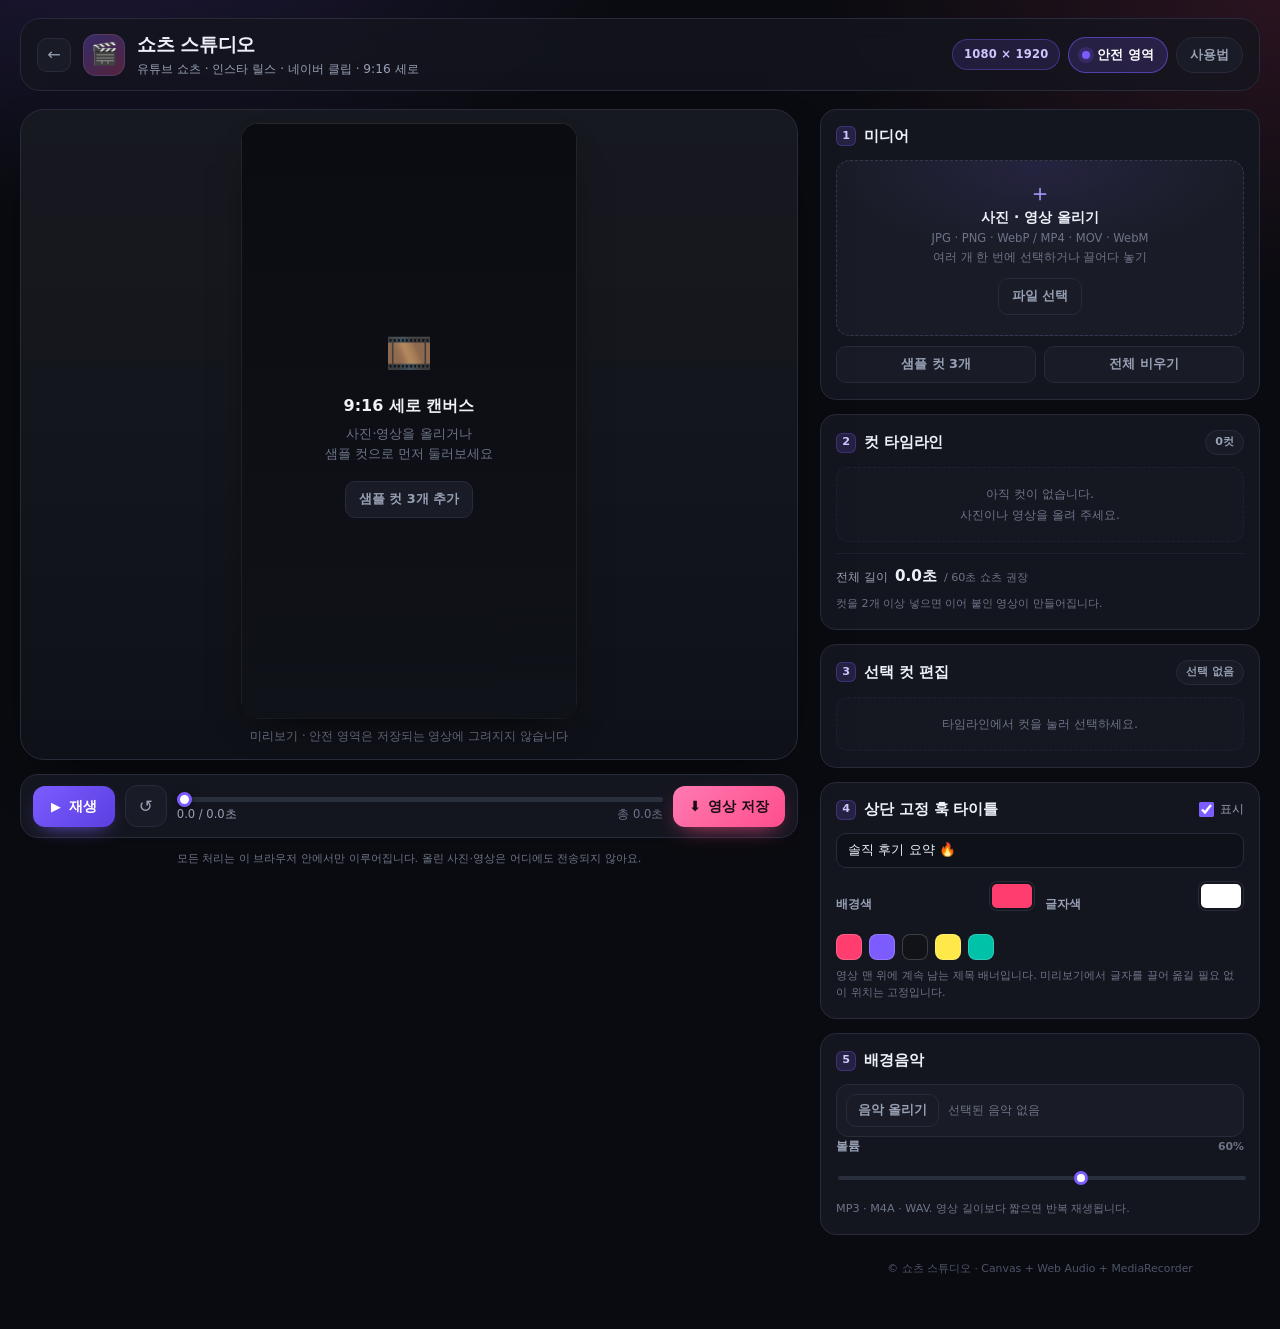
==== editor/index.html @ c79ddf81 "feat(editor): 쇼츠·릴스 9:16 웹 영상 편집기 추가 - 1080×1920 세로 캔버스, 안전 영역 가이드 토글(미리보기 전용) - 이미지/영상 컷 타임라인(순서 이동" ====
<!DOCTYPE html>
<html lang="ko">
<head>
<meta charset="utf-8">
<meta name="viewport" content="width=device-width, initial-scale=1, viewport-fit=cover">
<meta name="theme-color" content="#0b0d12">
<title>쇼츠 스튜디오 · 9:16 세로 영상 편집기</title>
<meta name="description" content="유튜브 쇼츠·인스타 릴스·네이버 클립용 9:16 세로 영상을 브라우저에서 바로 편집하고 저장하는 웹 편집기">
<link rel="icon" href="data:image/svg+xml,<svg xmlns='http://www.w3.org/2000/svg' viewBox='0 0 100 100'><text y='.9em' font-size='90'>🎬</text></svg>">
<link rel="stylesheet" href="editor.css">
<script>
/* 진단용: 페이지에서 발생한 오류를 모아 둔다(사용 화면에는 영향 없음). */
window.__errs = [];
(function () {
  var ce = console.error.bind(console);
  console.error = function () {
    try { window.__errs.push('console.error: ' + Array.prototype.join.call(arguments, ' ')); } catch (e) {}
    ce.apply(null, arguments);
  };
  window.addEventListener('error', function (e) {
    if (e && e.target && e.target !== window && (e.target.src || e.target.href)) {
      window.__errs.push('resource: ' + (e.target.src || e.target.href));
    } else if (e && e.message) {
      window.__errs.push('error: ' + e.message + ' @' + (e.filename || '') + ':' + (e.lineno || 0));
    }
  }, true);
  window.addEventListener('unhandledrejection', function (e) {
    var r = e && e.reason;
    window.__errs.push('unhandledrejection: ' + ((r && r.message) || r));
  });
})();
</script>
</head>
<body>
<div class="ed-shell">
  <header class="ed-top">
    <div class="ed-brand">
      <a class="ed-home" href="../" title="체험단 대시보드로 돌아가기" aria-label="체험단 대시보드로">←</a>
      <span class="ed-logo" aria-hidden="true">🎬</span>
      <div class="ed-titles">
        <h1>쇼츠 스튜디오</h1>
        <p>유튜브 쇼츠 · 인스타 릴스 · 네이버 클립 · 9:16 세로</p>
      </div>
    </div>
    <div class="ed-top-actions">
      <span class="ed-badge">1080 × 1920</span>
      <button class="ed-toggle on" id="safeBtn" type="button" aria-pressed="true">
        <span class="tg-dot" aria-hidden="true"></span>안전 영역
      </button>
      <button class="ed-toggle" id="helpBtn" type="button">사용법</button>
    </div>
  </header>

  <main class="ed-main">
    <!-- ============================ 미리보기 / 플레이어 ============================ -->
    <section class="ed-stage-col" aria-label="미리보기">
      <div class="ed-stage-shell">
        <div class="ed-stage" id="stage">
          <canvas id="canvas" width="1080" height="1920" aria-label="9대16 세로 영상 미리보기"></canvas>

          <div class="safe-layer" id="safeLayer" aria-hidden="true">
            <div class="safe-zone safe-top"><span>상단 · 채널명 / 검색</span></div>
            <div class="safe-zone safe-bottom"><span>하단 · 캡션 / 설명</span></div>
            <div class="safe-zone safe-right"><span>좋아요<br>댓글<br>공유</span></div>
          </div>

          <div class="stage-empty" id="stageEmpty">
            <div class="se-icon" aria-hidden="true">🎞️</div>
            <p class="se-title">9:16 세로 캔버스</p>
            <p class="se-sub">사진·영상을 올리거나<br>샘플 컷으로 먼저 둘러보세요</p>
            <button id="emptySampleBtn" class="ghost-btn" type="button">샘플 컷 3개 추가</button>
          </div>
        </div>
        <div class="stage-caption">
          <span id="stageHint">미리보기 · 안전 영역은 저장되는 영상에 그려지지 않습니다</span>
        </div>
      </div>

      <div class="ed-player">
        <button id="playBtn" class="play-btn" type="button" aria-label="재생">
          <span class="pb-icon" aria-hidden="true">▶</span><span class="pb-label">재생</span>
        </button>
        <button id="restartBtn" class="icon-btn-lg" type="button" title="처음부터" aria-label="처음부터 보기">↺</button>
        <div class="seek-wrap">
          <input type="range" id="seek" min="0" max="1000" step="1" value="0" aria-label="재생 위치">
          <div class="seek-meta">
            <span id="timeLabel">0.0 / 0.0초</span>
            <span id="totalLabel">총 0.0초</span>
          </div>
        </div>
        <button id="exportBtn" class="primary-btn" type="button">
          <span aria-hidden="true">⬇︎</span> 영상 저장
        </button>
      </div>

      <div class="export-card" id="exportCard" hidden>
        <div class="ex-head">
          <strong id="exTitle">영상 만드는 중…</strong>
          <span id="exPct">0%</span>
        </div>
        <div class="ex-bar"><i id="exBar"></i></div>
        <div class="ex-foot" id="exFoot">실시간으로 녹화합니다. 탭을 닫거나 다른 앱으로 전환하면 중단될 수 있어요.</div>
      </div>

      <p class="stage-note">
        모든 처리는 이 브라우저 안에서만 이루어집니다. 올린 사진·영상은 어디에도 전송되지 않아요.
      </p>
    </section>

    <!-- ============================ 편집 패널 ============================ -->
    <aside class="ed-panel-col">
      <section class="panel">
        <div class="panel-head"><h2><span class="num">1</span> 미디어</h2></div>
        <div class="drop-zone" id="dropZone">
          <input type="file" id="fileInput" accept="image/jpeg,image/png,image/webp,video/mp4,video/quicktime,video/webm" multiple hidden>
          <div class="dz-icon" aria-hidden="true">＋</div>
          <p><b>사진 · 영상 올리기</b></p>
          <p class="dz-sub">JPG · PNG · WebP / MP4 · MOV · WebM<br>여러 개 한 번에 선택하거나 끌어다 놓기</p>
          <button class="ghost-btn" id="pickBtn" type="button">파일 선택</button>
        </div>
        <div class="row-btns">
          <button class="ghost-btn" id="sampleBtn" type="button">샘플 컷 3개</button>
          <button class="ghost-btn" id="clearBtn" type="button">전체 비우기</button>
        </div>
      </section>

      <section class="panel">
        <div class="panel-head">
          <h2><span class="num">2</span> 컷 타임라인</h2>
          <span class="head-badge" id="cutCount">0컷</span>
        </div>
        <ul class="cut-list" id="cutList" aria-label="컷 목록"></ul>
        <div class="cut-empty" id="cutEmpty">아직 컷이 없습니다.<br>사진이나 영상을 올려 주세요.</div>
        <div class="length-row">
          <span>전체 길이</span>
          <strong id="lengthVal">0.0초</strong>
          <span class="length-cap" id="lengthCap">/ 60초 쇼츠 권장</span>
        </div>
        <p class="hint" id="lengthHint">컷을 2개 이상 넣으면 이어 붙인 영상이 만들어집니다.</p>
      </section>

      <section class="panel" id="cutPanel">
        <div class="panel-head">
          <h2><span class="num">3</span> 선택 컷 편집</h2>
          <span class="head-badge" id="selBadge">선택 없음</span>
        </div>

        <div class="cut-empty" id="formEmpty">타임라인에서 컷을 눌러 선택하세요.</div>

        <div id="cutForm" hidden>
          <div class="field">
            <label for="durNum">컷 길이</label>
            <div class="dur-row">
              <input type="range" id="durRange" min="0.5" max="10" step="0.1">
              <div class="num-wrap"><input type="number" id="durNum" min="0.5" max="30" step="0.1" inputmode="decimal"><span>초</span></div>
            </div>
          </div>

          <div class="field">
            <label for="motionSel">모션 효과 <small>Ken Burns</small></label>
            <select id="motionSel">
              <option value="none">없음 (정지)</option>
              <option value="in">천천히 줌인</option>
              <option value="out">천천히 줌아웃</option>
              <option value="pan">좌 → 우 패닝</option>
            </select>
          </div>

          <div class="field">
            <label>전환 효과</label>
            <div class="seg" id="transSeg" role="group" aria-label="전환 효과">
              <button type="button" data-v="cut" class="on">바로 컷</button>
              <button type="button" data-v="fade">부드러운 페이드 <small>0.4초</small></button>
            </div>
          </div>

          <div class="field">
            <label for="subText">컷 자막 <small>여러 줄 가능</small></label>
            <textarea id="subText" rows="3" maxlength="160" placeholder="예: 3만 원대인데 이 퀄리티?&#10;두 번째 줄도 넣을 수 있어요"></textarea>
          </div>

          <div class="field">
            <label>자막 위치</label>
            <div class="seg" id="posSeg" role="group" aria-label="자막 위치">
              <button type="button" data-v="top">상단</button>
              <button type="button" data-v="middle">중간</button>
              <button type="button" data-v="bottom">하단</button>
            </div>
            <p class="hint">상·하단은 플랫폼 UI를 피한 안전 영역 안쪽에 놓입니다.</p>
          </div>

          <div class="field">
            <label for="sizeRange">자막 크기 <small id="sizeVal">64px</small></label>
            <input type="range" id="sizeRange" min="32" max="120" step="2" value="64">
          </div>

          <div class="field">
            <label>자막 스타일</label>
            <div class="style-grid" id="styleGrid" role="group" aria-label="자막 스타일">
              <button type="button" data-v="outline"><span class="sw sw-outline">가나다</span><em>흰 글씨 + 검정 외곽선</em></button>
              <button type="button" data-v="box"><span class="sw sw-box">가나다</span><em>검정 반투명 박스</em></button>
              <button type="button" data-v="yellow"><span class="sw sw-yellow">가나다</span><em>노랑 강조 박스</em></button>
              <button type="button" data-v="pink"><span class="sw sw-pink">가나다</span><em>핑크 포인트</em></button>
            </div>
          </div>

          <button class="ghost-btn wide" id="applyAllBtn" type="button">이 스타일을 모든 컷에 적용</button>
        </div>
      </section>

      <section class="panel">
        <div class="panel-head">
          <h2><span class="num">4</span> 상단 고정 훅 타이틀</h2>
          <label class="mini-switch">
            <input type="checkbox" id="hookOn" checked>
            <span>표시</span>
          </label>
        </div>
        <div class="field">
          <input type="text" id="hookText" maxlength="40" placeholder="예: 솔직 후기 요약 🔥" value="솔직 후기 요약 🔥">
        </div>
        <div class="field two-col">
          <label class="color-field">배경색<input type="color" id="hookBg" value="#ff3d6e"></label>
          <label class="color-field">글자색<input type="color" id="hookColor" value="#ffffff"></label>
        </div>
        <div class="swatches" id="hookSwatches" aria-label="훅 색상 프리셋">
          <button type="button" data-bg="#ff3d6e" data-fg="#ffffff" style="--sw:#ff3d6e" aria-label="핑크"></button>
          <button type="button" data-bg="#7c5cff" data-fg="#ffffff" style="--sw:#7c5cff" aria-label="보라"></button>
          <button type="button" data-bg="#111318" data-fg="#ffe94a" style="--sw:#111318" aria-label="검정+노랑"></button>
          <button type="button" data-bg="#ffe94a" data-fg="#111318" style="--sw:#ffe94a" aria-label="노랑"></button>
          <button type="button" data-bg="#00c2a8" data-fg="#06231f" style="--sw:#00c2a8" aria-label="민트"></button>
        </div>
        <p class="hint">영상 맨 위에 계속 남는 제목 배너입니다. 미리보기에서 글자를 끌어 옮길 필요 없이 위치는 고정입니다.</p>
      </section>

      <section class="panel">
        <div class="panel-head"><h2><span class="num">5</span> 배경음악</h2></div>
        <div class="bgm-box">
          <input type="file" id="bgmInput" accept="audio/mpeg,audio/mp4,audio/x-m4a,audio/wav,audio/aac,audio/ogg" hidden>
          <button class="ghost-btn" id="bgmPickBtn" type="button">음악 올리기</button>
          <div class="bgm-name" id="bgmName">선택된 음악 없음</div>
          <button class="mini-x" id="bgmRemoveBtn" type="button" title="음악 지우기" aria-label="음악 지우기" hidden>✕</button>
        </div>
        <div class="field">
          <label for="bgmVol">볼륨 <small id="volVal">60%</small></label>
          <input type="range" id="bgmVol" min="0" max="100" step="1" value="60">
        </div>
        <p class="hint">MP3 · M4A · WAV. 영상 길이보다 짧으면 반복 재생됩니다.</p>
      </section>

      <footer class="ed-foot">
        <p>© 쇼츠 스튜디오 · Canvas + Web Audio + MediaRecorder</p>
      </footer>
    </aside>
  </main>
</div>

<div class="media-pool" id="mediaPool" aria-hidden="true"></div>
<audio id="bgmAudio" loop preload="auto"></audio>
<div class="toast" id="toast" role="status" aria-live="polite"></div>

<div class="modal" id="helpModal" hidden>
  <div class="modal-card" role="dialog" aria-modal="true" aria-labelledby="helpTitle">
    <button class="modal-x" id="helpClose" type="button" aria-label="닫기">✕</button>
    <h2 id="helpTitle">사용법</h2>
    <ol>
      <li><b>미디어</b>에 사진(JPG·PNG·WebP)이나 짧은 영상(MP4·MOV·WebM)을 올립니다. 여러 개를 한 번에 올려도 됩니다.</li>
      <li><b>컷 타임라인</b>에서 ↑↓로 순서를 바꾸고, 복제·삭제할 수 있어요. 컷을 누르면 아래에서 편집합니다.</li>
      <li>컷 길이(기본 2.5초), 모션, 전환, 자막 위치·크기·스타일을 정합니다. <b>상단 훅 타이틀</b>은 영상 내내 위에 남습니다.</li>
      <li><b>안전 영역</b>을 켜면 플랫폼 UI가 가리는 곳이 점선으로 보입니다. 이 선은 저장된 영상에는 그려지지 않습니다.</li>
      <li>배경음악을 올리고 볼륨을 맞춘 뒤 <b>영상 저장</b>을 누르면 MP4(지원 시) 또는 WebM으로 내려받습니다. 길이만큼 실시간으로 녹화되니 탭을 유지해 주세요.</li>
    </ol>
    <p class="modal-note">안전 영역 기준 — 상단 10%: 채널명·검색 / 하단 22%: 캡션·설명 / 우측 22%: 좋아요·댓글·공유 버튼</p>
  </div>
</div>

<script src="editor.js"></script>
</body>
</html>
---- editor/editor.css ----
/* ==========================================================================
   쇼츠 스튜디오 · 9:16 세로 영상 편집기
   ========================================================================== */
:root{
  --bg:#0a0b10;
  --bg-2:#0f1118;
  --panel:#14161f;
  --panel-2:#191c26;
  --line:#272b3a;
  --line-soft:#1e222e;
  --text:#eef1f8;
  --muted:#98a0b4;
  --muted-2:#6d7488;
  --accent:#7c5cff;
  --accent-2:#ff4d8d;
  --ok:#33d69f;
  --warn:#ffc046;
  --radius:16px;
  --font:"Pretendard","Apple SD Gothic Neo","Malgun Gothic","Noto Sans KR",system-ui,-apple-system,"Segoe UI",Roboto,sans-serif;
}
*,*::before,*::after{box-sizing:border-box}
[hidden]{display:none !important}
html,body{margin:0;padding:0}
html{-webkit-text-size-adjust:100%}
body{
  min-height:100vh;
  font-family:var(--font);
  color:var(--text);
  background:
    radial-gradient(900px 520px at 8% -8%, rgba(124,92,255,.18), transparent 62%),
    radial-gradient(760px 480px at 100% 0%, rgba(255,77,141,.13), transparent 60%),
    var(--bg);
  line-height:1.5;
  -webkit-font-smoothing:antialiased;
}
button,input,select,textarea{font-family:inherit;font-size:inherit;color:inherit}
button{cursor:pointer}
:focus-visible{outline:2px solid var(--accent);outline-offset:2px}

.ed-shell{max-width:1420px;margin:0 auto;padding:18px 20px 40px}

/* ---------------------------------------------------------------- 상단 바 */
.ed-top{
  display:flex;align-items:center;justify-content:space-between;gap:16px;flex-wrap:wrap;
  padding:12px 16px;margin-bottom:18px;
  background:rgba(20,22,31,.75);
  border:1px solid var(--line);
  border-radius:20px;
  backdrop-filter:blur(12px);
}
.ed-brand{display:flex;align-items:center;gap:12px;min-width:0}
.ed-home{
  width:34px;height:34px;flex:none;display:grid;place-items:center;
  border-radius:10px;border:1px solid var(--line);background:var(--panel-2);
  color:var(--muted);text-decoration:none;font-size:1rem;transition:.15s;
}
.ed-home:hover{color:var(--text);border-color:var(--accent)}
.ed-logo{
  width:42px;height:42px;flex:none;display:grid;place-items:center;font-size:1.35rem;
  border-radius:13px;
  background:linear-gradient(145deg,rgba(124,92,255,.32),rgba(255,77,141,.28));
  border:1px solid rgba(255,255,255,.09);
}
.ed-titles{min-width:0}
.ed-titles h1{margin:0;font-size:1.16rem;font-weight:800;letter-spacing:-.02em;white-space:nowrap}
.ed-titles p{margin:1px 0 0;font-size:.76rem;color:var(--muted);white-space:nowrap;overflow:hidden;text-overflow:ellipsis}
.ed-top-actions{display:flex;align-items:center;gap:8px;flex-wrap:wrap}
.ed-badge{
  padding:6px 11px;border-radius:999px;font-size:.72rem;font-weight:700;letter-spacing:.02em;
  color:#cfc6ff;background:rgba(124,92,255,.14);border:1px solid rgba(124,92,255,.35);
  font-variant-numeric:tabular-nums;
}
.ed-toggle{
  display:inline-flex;align-items:center;gap:7px;
  padding:8px 13px;border-radius:999px;font-size:.82rem;font-weight:600;
  color:var(--muted);background:var(--panel-2);border:1px solid var(--line);transition:.15s;
}
.ed-toggle:hover{color:var(--text);border-color:#3a3f52}
.ed-toggle.on{color:#fff;background:rgba(124,92,255,.18);border-color:rgba(124,92,255,.55)}
.tg-dot{width:8px;height:8px;border-radius:50%;background:var(--muted-2);transition:.15s}
.ed-toggle.on .tg-dot{background:var(--accent);box-shadow:0 0 0 4px rgba(124,92,255,.18)}

/* ---------------------------------------------------------------- 레이아웃 */
.ed-main{display:grid;grid-template-columns:minmax(0,1fr) minmax(380px,440px);gap:22px;align-items:start}
@media (max-width:1060px){
  .ed-main{grid-template-columns:1fr}
  .ed-panel-col{order:2}
}

/* ---------------------------------------------------------------- 스테이지 */
.ed-stage-col{position:sticky;top:16px}
@media (max-width:1060px){.ed-stage-col{position:static}}
.ed-stage-shell{
  padding:14px;border-radius:24px;
  background:linear-gradient(180deg,rgba(255,255,255,.035),rgba(255,255,255,0)) ,var(--bg-2);
  border:1px solid var(--line);
  box-shadow:0 24px 60px -30px rgba(0,0,0,.9);
}
.ed-stage{
  position:relative;margin:0 auto;
  height:min(66vh,660px);aspect-ratio:9/16;width:auto;max-width:100%;
  background:#000;border-radius:16px;overflow:hidden;
  box-shadow:0 0 0 1px rgba(255,255,255,.06), 0 18px 40px -22px #000;
}
@media (max-width:1060px){.ed-stage{height:min(62vh,560px)}}
@media (max-width:520px){.ed-stage{height:auto;width:100%;aspect-ratio:9/16}}
#canvas{display:block;width:100%;height:100%;background:#08090d}

/* 안전 영역 (미리보기 전용 오버레이) */
.safe-layer{position:absolute;inset:0;pointer-events:none;transition:opacity .18s}
.safe-layer.off{opacity:0}
.safe-zone{
  position:absolute;border:1.5px dashed rgba(255,255,255,.42);
  border-radius:8px;background:rgba(255,255,255,.035);
}
.safe-zone span{
  position:absolute;font-size:9px;line-height:1.3;font-weight:600;letter-spacing:.01em;
  color:rgba(255,255,255,.78);background:rgba(8,9,13,.55);
  padding:2px 4px;border-radius:4px;white-space:nowrap;
}
.safe-top{left:6%;right:6%;top:0;height:10%;border-top:0;border-radius:0 0 8px 8px}
.safe-top span{left:50%;transform:translateX(-50%);bottom:4px}
.safe-bottom{left:6%;right:6%;bottom:0;height:22%;border-bottom:0;border-radius:8px 8px 0 0}
.safe-bottom span{left:50%;transform:translateX(-50%);top:4px}
.safe-right{right:0;top:25%;width:22%;height:60%;border-right:0;border-radius:8px 0 0 8px}
.safe-right span{right:4px;top:50%;transform:translateY(-50%);white-space:normal;text-align:center;width:calc(100% - 8px)}

.stage-empty{
  position:absolute;inset:0;display:flex;flex-direction:column;align-items:center;justify-content:center;
  gap:6px;text-align:center;color:var(--muted);padding:24px;
  background:linear-gradient(180deg,#0b0c12,#101219);transition:opacity .2s;
}
.stage-empty.gone{display:none}
.se-icon{font-size:2.4rem;opacity:.9}
.se-title{margin:6px 0 0;color:var(--text);font-weight:800;font-size:1rem}
.se-sub{margin:0 0 10px;font-size:.8rem;line-height:1.6;color:var(--muted-2)}
.stage-caption{display:flex;justify-content:center;margin-top:10px}
#stageHint{font-size:.72rem;color:var(--muted-2);text-align:center}

/* ---------------------------------------------------------------- 플레이어 */
.ed-player{
  display:flex;align-items:center;gap:10px;margin-top:14px;
  padding:10px 12px;border-radius:18px;background:var(--panel);border:1px solid var(--line);
}
.play-btn{
  display:inline-flex;align-items:center;gap:8px;flex:none;
  padding:11px 18px;border-radius:12px;border:0;font-weight:800;font-size:.9rem;
  color:#fff;background:linear-gradient(135deg,var(--accent),#5b3fe0);
  box-shadow:0 8px 20px -10px rgba(124,92,255,.9);transition:.15s;
}
.play-btn:hover{transform:translateY(-1px)}
.play-btn:active{transform:translateY(0)}
.play-btn .pb-icon{font-size:.8rem}
.icon-btn-lg{
  flex:none;width:42px;height:42px;border-radius:12px;font-size:1.05rem;
  background:var(--panel-2);border:1px solid var(--line);color:var(--muted);transition:.15s;
}
.icon-btn-lg:hover{color:var(--text);border-color:#3a3f52}
.seek-wrap{flex:1;min-width:0;display:flex;flex-direction:column;gap:2px}
#seek{
  -webkit-appearance:none;appearance:none;width:100%;height:5px;border-radius:99px;
  background:linear-gradient(90deg,rgba(124,92,255,.85) var(--fill,0%),#2a2f3e var(--fill,0%));
  outline:none;margin:8px 0 2px;
}
#seek::-webkit-slider-thumb{
  -webkit-appearance:none;width:15px;height:15px;border-radius:50%;background:#fff;
  border:3px solid var(--accent);box-shadow:0 2px 8px rgba(0,0,0,.5);
}
#seek::-moz-range-thumb{width:13px;height:13px;border-radius:50%;background:#fff;border:3px solid var(--accent)}
.seek-meta{display:flex;justify-content:space-between;gap:8px;font-size:.72rem;color:var(--muted-2);font-variant-numeric:tabular-nums}
.seek-meta #timeLabel{color:var(--muted)}
.primary-btn{
  flex:none;display:inline-flex;align-items:center;gap:7px;
  padding:11px 16px;border-radius:12px;border:0;font-weight:800;font-size:.88rem;
  color:#1a0b14;background:linear-gradient(135deg,#ff7ab0,#ff4d8d);
  box-shadow:0 8px 22px -10px rgba(255,77,141,.9);transition:.15s;
}
.primary-btn:hover{transform:translateY(-1px)}
.primary-btn:disabled{opacity:.55;cursor:not-allowed;transform:none}
@media (max-width:560px){
  .ed-player{flex-wrap:wrap}
  .seek-wrap{order:3;flex-basis:100%}
  .primary-btn{flex:1;justify-content:center}
}

/* ---------------------------------------------------------------- 내보내기 */
.export-card{
  margin-top:12px;padding:13px 15px;border-radius:16px;
  background:var(--panel);border:1px solid rgba(124,92,255,.35);
}
.ex-head{display:flex;justify-content:space-between;align-items:baseline;gap:10px;font-size:.86rem}
.ex-head strong{font-weight:800}
#exPct{font-variant-numeric:tabular-nums;font-weight:800;color:#c3b7ff}
.ex-bar{height:8px;border-radius:99px;background:#232838;overflow:hidden;margin:9px 0 8px}
.ex-bar i{display:block;height:100%;width:0;border-radius:99px;background:linear-gradient(90deg,var(--accent),var(--accent-2));transition:width .15s linear}
.ex-foot{font-size:.72rem;color:var(--muted-2);line-height:1.55}
.stage-note{margin:12px 2px 0;font-size:.71rem;color:var(--muted-2);text-align:center;line-height:1.55}

/* ---------------------------------------------------------------- 패널 */
.ed-panel-col{display:flex;flex-direction:column;gap:14px;min-width:0}
.panel{
  background:var(--panel);border:1px solid var(--line);border-radius:var(--radius);
  padding:15px 15px 16px;
}
.panel-head{display:flex;align-items:center;justify-content:space-between;gap:10px;margin-bottom:12px}
.panel-head h2{
  display:flex;align-items:center;gap:8px;margin:0;font-size:.94rem;font-weight:800;letter-spacing:-.01em;
}
.num{
  width:20px;height:20px;flex:none;display:grid;place-items:center;border-radius:6px;
  font-size:.7rem;font-weight:800;color:#cfc6ff;background:rgba(124,92,255,.16);
  border:1px solid rgba(124,92,255,.3);
}
.head-badge{
  font-size:.7rem;font-weight:700;color:var(--muted);background:var(--panel-2);
  border:1px solid var(--line);border-radius:999px;padding:3px 9px;font-variant-numeric:tabular-nums;
  white-space:nowrap;
}

/* 업로드 */
.drop-zone{
  display:flex;flex-direction:column;align-items:center;justify-content:center;gap:2px;
  padding:20px 14px;text-align:center;border-radius:14px;
  border:1.5px dashed #343a4d;background:
    radial-gradient(300px 140px at 50% 0%,rgba(124,92,255,.12),transparent 70%),var(--panel-2);
  transition:.16s;
}
.drop-zone.drag{border-color:var(--accent);background:rgba(124,92,255,.12)}
.dz-icon{font-size:1.5rem;color:#a99bff;line-height:1}
.drop-zone p{margin:0;font-size:.86rem}
.drop-zone p b{font-weight:800}
.dz-sub{font-size:.72rem !important;color:var(--muted-2);line-height:1.6;margin-bottom:10px !important}
.row-btns{display:flex;gap:8px;margin-top:10px}
.row-btns .ghost-btn{flex:1}
.ghost-btn{
  padding:9px 13px;border-radius:10px;border:1px solid var(--line);
  background:var(--panel-2);color:var(--muted);font-size:.8rem;font-weight:600;transition:.15s;
}
.ghost-btn:hover{color:var(--text);border-color:#3a3f52}
.ghost-btn.wide{width:100%;margin-top:4px}
.ghost-btn.danger:hover{color:#ff8db0;border-color:rgba(255,77,141,.5)}

/* 컷 목록 */
.cut-list{list-style:none;margin:0;padding:0;display:flex;flex-direction:column;gap:8px;max-height:322px;overflow-y:auto;scrollbar-width:thin}
.cut-list::-webkit-scrollbar{width:8px}
.cut-list::-webkit-scrollbar-thumb{background:#2b3040;border-radius:99px}
.cut{
  display:grid;grid-template-columns:44px minmax(0,1fr) auto;gap:10px;align-items:center;
  padding:7px;border-radius:12px;border:1px solid var(--line);background:var(--panel-2);
  transition:.15s;cursor:pointer;
}
.cut:hover{border-color:#3c4257}
.cut.sel{border-color:var(--accent);background:rgba(124,92,255,.1);box-shadow:0 0 0 1px rgba(124,92,255,.35) inset}
.cut-thumb{
  width:44px;height:44px;border-radius:8px;overflow:hidden;background:#0b0c11;
  display:grid;place-items:center;font-size:1rem;color:#6f7890;flex:none;
}
.cut-thumb img{width:100%;height:100%;object-fit:cover;display:block}
.cut-info{min-width:0}
.cut-name{
  font-size:.8rem;font-weight:700;white-space:nowrap;overflow:hidden;text-overflow:ellipsis;
}
.cut-meta{font-size:.68rem;color:var(--muted-2);display:flex;gap:6px;flex-wrap:wrap;margin-top:1px}
.cut-meta .tag{color:#b9aef7}
.cut-actions{display:flex;gap:3px}
.cut-actions button{
  width:26px;height:26px;border-radius:7px;border:1px solid transparent;background:transparent;
  color:var(--muted-2);font-size:.78rem;line-height:1;transition:.12s;
}
.cut-actions button:hover{color:var(--text);background:#252a38}
.cut-actions button[data-act="del"]:hover{color:#ff7ea6;background:rgba(255,77,141,.12)}
.cut-empty{
  padding:16px 10px;text-align:center;font-size:.78rem;color:var(--muted-2);line-height:1.65;
  border:1px dashed var(--line-soft);border-radius:12px;background:rgba(255,255,255,.012);
}
.length-row{
  display:flex;align-items:baseline;gap:7px;margin-top:11px;padding-top:11px;
  border-top:1px solid var(--line-soft);font-size:.78rem;color:var(--muted);
}
.length-row strong{font-size:.95rem;color:var(--text);font-variant-numeric:tabular-nums}
.length-row strong.over{color:var(--warn)}
.length-cap{font-size:.7rem;color:var(--muted-2)}
.hint{margin:7px 0 0;font-size:.7rem;color:var(--muted-2);line-height:1.6}

/* 필드 */
.field{margin-bottom:13px}
.field:last-child{margin-bottom:0}
.field > label{
  display:flex;align-items:baseline;justify-content:space-between;gap:8px;
  font-size:.78rem;font-weight:700;color:var(--muted);margin-bottom:7px;
}
.field > label small{font-size:.68rem;font-weight:600;color:var(--muted-2)}
.field input[type="range"]{
  -webkit-appearance:none;appearance:none;width:100%;height:4px;border-radius:99px;background:#2a2f3e;outline:none;
}
.field input[type="range"]::-webkit-slider-thumb{
  -webkit-appearance:none;width:14px;height:14px;border-radius:50%;background:#fff;
  border:3px solid var(--accent);cursor:pointer;
}
.field input[type="range"]::-moz-range-thumb{width:12px;height:12px;border-radius:50%;background:#fff;border:3px solid var(--accent)}
.field select,.field input[type="text"],.field textarea,.field input[type="number"]{
  width:100%;padding:9px 11px;border-radius:10px;border:1px solid var(--line);
  background:#0f1118;color:var(--text);font-size:.84rem;transition:.15s;
}
.field select:focus,.field input:focus,.field textarea:focus{border-color:var(--accent);outline:none}
.field textarea{resize:vertical;min-height:64px;line-height:1.55}
.field select{
  appearance:none;-webkit-appearance:none;
  background-image:linear-gradient(45deg,transparent 50%,var(--muted) 50%),linear-gradient(135deg,var(--muted) 50%,transparent 50%);
  background-position:calc(100% - 17px) 50%,calc(100% - 12px) 50%;
  background-size:5px 5px,5px 5px;background-repeat:no-repeat;padding-right:32px;
}
.dur-row{display:flex;align-items:center;gap:11px}
.dur-row input[type="range"]{flex:1}
.num-wrap{display:flex;align-items:center;gap:3px;flex:none;color:var(--muted-2);font-size:.76rem}
.num-wrap input{width:62px !important;padding:7px 8px !important;text-align:right;font-variant-numeric:tabular-nums}

/* 세그먼트 */
.seg{display:flex;gap:5px;flex-wrap:wrap}
.seg button{
  flex:1;min-width:74px;padding:8px 10px;border-radius:9px;border:1px solid var(--line);
  background:var(--panel-2);color:var(--muted);font-size:.78rem;font-weight:600;transition:.14s;
}
.seg button small{font-size:.66rem;color:var(--muted-2);font-weight:500}
.seg button:hover{color:var(--text)}
.seg button.on{
  color:#fff;background:rgba(124,92,255,.2);border-color:rgba(124,92,255,.65);
  box-shadow:0 0 0 1px rgba(124,92,255,.25) inset;
}
.seg button.on small{color:#cfc6ff}

/* 자막 스타일 */
.style-grid{display:grid;grid-template-columns:1fr 1fr;gap:7px}
.style-grid button{
  display:flex;flex-direction:column;align-items:flex-start;gap:5px;
  padding:8px;border-radius:10px;border:1px solid var(--line);background:var(--panel-2);
  transition:.14s;text-align:left;
}
.style-grid button:hover{border-color:#3c4257}
.style-grid button.on{border-color:var(--accent);background:rgba(124,92,255,.12)}
.style-grid em{font-style:normal;font-size:.66rem;color:var(--muted-2);line-height:1.3}
.style-grid button.on em{color:#c3b7ff}
.sw{
  display:grid;place-items:center;width:100%;height:34px;border-radius:6px;
  font-size:.84rem;font-weight:900;letter-spacing:-.02em;background:#161922;overflow:hidden;
}
.sw-outline{color:#fff;text-shadow:-1px -1px 0 #000,1px -1px 0 #000,-1px 1px 0 #000,1px 1px 0 #000}
.sw-box{background:#161922;position:relative;color:transparent}
.sw-box::after{content:"가나다";position:absolute;inset:6px 12px;display:grid;place-items:center;background:rgba(0,0,0,.62);border-radius:4px;font-size:.8rem;color:#fff}
.sw-yellow{color:#111;background:#ffe94a}
.sw-pink{color:#fff;background:linear-gradient(135deg,#ff4d8d,#c9317f)}

/* 훅 */
.mini-switch{display:inline-flex;align-items:center;gap:6px;font-size:.74rem;color:var(--muted);cursor:pointer;user-select:none}
.mini-switch input{accent-color:var(--accent);width:15px;height:15px;margin:0}
.two-col{display:grid;grid-template-columns:1fr 1fr;gap:10px}
.color-field{display:flex;align-items:center;justify-content:space-between;gap:8px;font-size:.76rem;color:var(--muted);font-weight:600}
.color-field input[type="color"]{
  -webkit-appearance:none;appearance:none;width:46px;height:30px;padding:0;border:1px solid var(--line);
  border-radius:8px;background:transparent;cursor:pointer;
}
.color-field input[type="color"]::-webkit-color-swatch-wrapper{padding:2px}
.color-field input[type="color"]::-webkit-color-swatch{border:0;border-radius:5px}
.swatches{display:flex;gap:7px;margin-top:10px}
.swatches button{
  width:26px;height:26px;border-radius:8px;border:1px solid rgba(255,255,255,.18);
  background:var(--sw);transition:.14s;
}
.swatches button:hover{transform:translateY(-1px);box-shadow:0 4px 12px -4px rgba(0,0,0,.7)}

/* BGM */
.bgm-box{display:flex;align-items:center;gap:9px;padding:9px;border-radius:12px;background:var(--panel-2);border:1px solid var(--line)}
.bgm-box .ghost-btn{flex:none;padding:7px 11px}
.bgm-name{
  flex:1;min-width:0;font-size:.76rem;color:var(--muted-2);
  white-space:nowrap;overflow:hidden;text-overflow:ellipsis;
}
.bgm-name.has{color:var(--text);font-weight:600}
.mini-x{
  flex:none;width:26px;height:26px;border-radius:7px;border:0;background:transparent;
  color:var(--muted-2);font-size:.8rem;
}
.mini-x:hover{color:#ff7ea6;background:rgba(255,77,141,.12)}

.ed-foot{margin:2px 2px 0;text-align:center;font-size:.68rem;color:#4d5468}

/* ---------------------------------------------------------------- 미디어 풀 / 토스트 / 모달 */
.media-pool{position:fixed;left:0;top:0;width:1px;height:1px;overflow:hidden;opacity:.001;pointer-events:none}
.toast{
  position:fixed;left:50%;bottom:26px;transform:translate(-50%,16px);
  max-width:min(92vw,460px);padding:11px 16px;border-radius:12px;
  background:#1c2030;border:1px solid #333a4f;color:var(--text);font-size:.82rem;font-weight:600;
  box-shadow:0 18px 40px -18px rgba(0,0,0,.9);opacity:0;transition:.22s;pointer-events:none;z-index:70;
  text-align:center;
}
.toast.show{opacity:1;transform:translate(-50%,0)}
.toast.err{border-color:rgba(255,77,141,.55);color:#ffd3e2}

.modal{
  position:fixed;inset:0;z-index:80;display:grid;place-items:center;padding:20px;
  background:rgba(5,6,10,.72);backdrop-filter:blur(6px);
}
.modal-card{
  position:relative;width:min(560px,100%);max-height:86vh;overflow-y:auto;
  padding:24px 24px 20px;border-radius:20px;background:var(--panel);border:1px solid var(--line);
  box-shadow:0 30px 80px -30px #000;
}
.modal-card h2{margin:0 0 12px;font-size:1.1rem}
.modal-card ol{margin:0;padding-left:20px;font-size:.86rem;line-height:1.75;color:#cfd4e2}
.modal-card ol li{margin-bottom:9px}
.modal-card ol b{color:#fff}
.modal-note{margin:14px 0 0;padding:11px 13px;border-radius:10px;background:rgba(124,92,255,.1);border:1px solid rgba(124,92,255,.28);font-size:.74rem;color:#c3b7ff;line-height:1.6}
.modal-x{
  position:absolute;right:12px;top:12px;width:30px;height:30px;border-radius:9px;
  border:1px solid var(--line);background:var(--panel-2);color:var(--muted);font-size:.8rem;
}
.modal-x:hover{color:var(--text)}
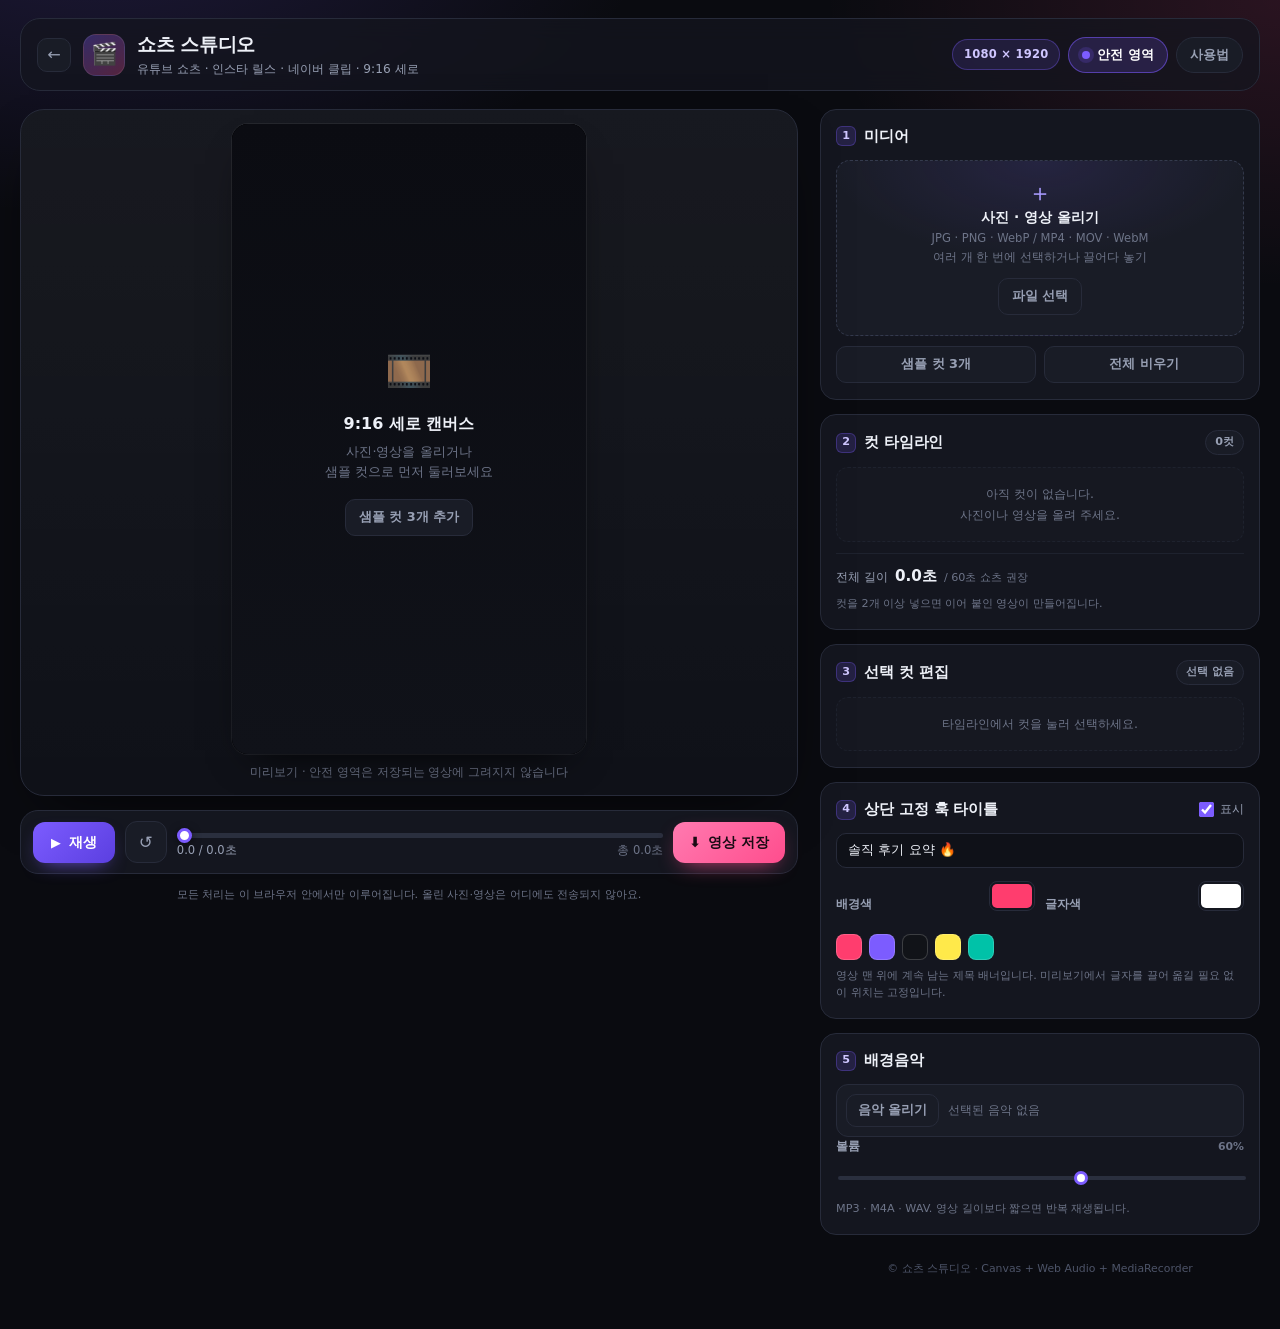
==== commit facf4359: "chore(editor): 정적 자산 버전 쿼리 추가 (캐시 갱신)" ====
--- a/editor/index.html
+++ b/editor/index.html
@@ -7,7 +7,7 @@
 <title>쇼츠 스튜디오 · 9:16 세로 영상 편집기</title>
 <meta name="description" content="유튜브 쇼츠·인스타 릴스·네이버 클립용 9:16 세로 영상을 브라우저에서 바로 편집하고 저장하는 웹 편집기">
 <link rel="icon" href="data:image/svg+xml,<svg xmlns='http://www.w3.org/2000/svg' viewBox='0 0 100 100'><text y='.9em' font-size='90'>🎬</text></svg>">
-<link rel="stylesheet" href="editor.css">
+<link rel="stylesheet" href="editor.css?v=20261125a">
 <script>
 /* 진단용: 페이지에서 발생한 오류를 모아 둔다(사용 화면에는 영향 없음). */
 window.__errs = [];
@@ -274,6 +274,6 @@
   </div>
 </div>
 
-<script src="editor.js"></script>
+<script src="editor.js?v=20261125a"></script>
 </body>
 </html>
--- a/editor/editor.css
+++ b/editor/editor.css
@@ -98,11 +98,11 @@
 }
 .ed-stage{
   position:relative;margin:0 auto;
-  height:min(66vh,660px);aspect-ratio:9/16;width:auto;max-width:100%;
+  height:min(70vh,700px);aspect-ratio:9/16;width:auto;max-width:100%;
   background:#000;border-radius:16px;overflow:hidden;
   box-shadow:0 0 0 1px rgba(255,255,255,.06), 0 18px 40px -22px #000;
 }
-@media (max-width:1060px){.ed-stage{height:min(62vh,560px)}}
+@media (max-width:1060px){.ed-stage{height:min(64vh,600px)}}
 @media (max-width:520px){.ed-stage{height:auto;width:100%;aspect-ratio:9/16}}
 #canvas{display:block;width:100%;height:100%;background:#08090d}
 
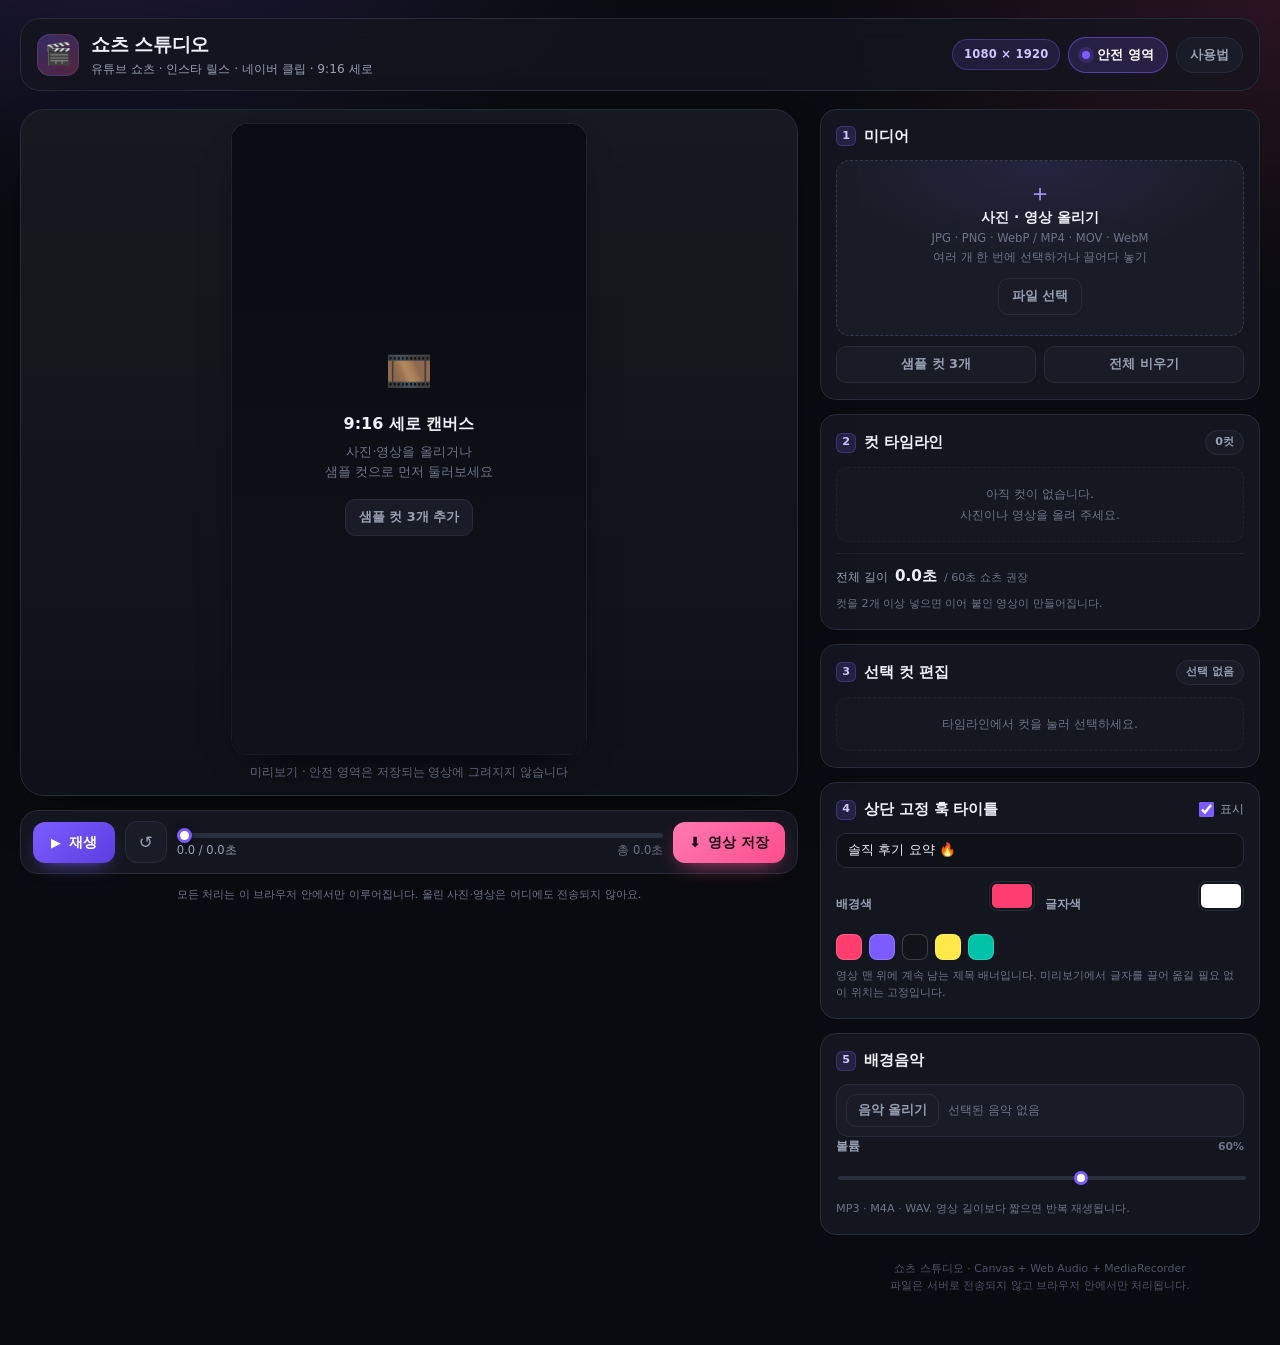
==== commit f94eaf20: "test(editor): 독립 저장소용 파일 구성 임시 배포 검증" ====
--- a/editor/index.html
+++ b/editor/index.html
@@ -6,8 +6,10 @@
 <meta name="theme-color" content="#0b0d12">
 <title>쇼츠 스튜디오 · 9:16 세로 영상 편집기</title>
 <meta name="description" content="유튜브 쇼츠·인스타 릴스·네이버 클립용 9:16 세로 영상을 브라우저에서 바로 편집하고 저장하는 웹 편집기">
+<meta property="og:title" content="쇼츠 스튜디오 · 9:16 세로 영상 편집기">
+<meta property="og:description" content="사진과 짧은 영상으로 쇼츠·릴스용 세로 영상을 만들고 MP4로 저장하세요. 설치·서버·로그인 없이 브라우저에서만 동작합니다.">
 <link rel="icon" href="data:image/svg+xml,<svg xmlns='http://www.w3.org/2000/svg' viewBox='0 0 100 100'><text y='.9em' font-size='90'>🎬</text></svg>">
-<link rel="stylesheet" href="editor.css?v=20261125a">
+<link rel="stylesheet" href="style.css">
 <script>
 /* 진단용: 페이지에서 발생한 오류를 모아 둔다(사용 화면에는 영향 없음). */
 window.__errs = [];
@@ -35,7 +37,6 @@
 <div class="ed-shell">
   <header class="ed-top">
     <div class="ed-brand">
-      <a class="ed-home" href="../" title="체험단 대시보드로 돌아가기" aria-label="체험단 대시보드로">←</a>
       <span class="ed-logo" aria-hidden="true">🎬</span>
       <div class="ed-titles">
         <h1>쇼츠 스튜디오</h1>
@@ -249,7 +250,7 @@
       </section>
 
       <footer class="ed-foot">
-        <p>© 쇼츠 스튜디오 · Canvas + Web Audio + MediaRecorder</p>
+        <p>쇼츠 스튜디오 · Canvas + Web Audio + MediaRecorder<br>파일은 서버로 전송되지 않고 브라우저 안에서만 처리됩니다.</p>
       </footer>
     </aside>
   </main>
@@ -274,6 +275,6 @@
   </div>
 </div>
 
-<script src="editor.js?v=20261125a"></script>
+<script src="app.js"></script>
 </body>
 </html>
--- a/editor/style.css
+++ b/editor/style.css
@@ -0,0 +1,411 @@
+/* ==========================================================================
+   쇼츠 스튜디오 · 9:16 세로 영상 편집기
+   ========================================================================== */
+:root{
+  --bg:#0a0b10;
+  --bg-2:#0f1118;
+  --panel:#14161f;
+  --panel-2:#191c26;
+  --line:#272b3a;
+  --line-soft:#1e222e;
+  --text:#eef1f8;
+  --muted:#98a0b4;
+  --muted-2:#6d7488;
+  --accent:#7c5cff;
+  --accent-2:#ff4d8d;
+  --ok:#33d69f;
+  --warn:#ffc046;
+  --radius:16px;
+  --font:"Pretendard","Apple SD Gothic Neo","Malgun Gothic","Noto Sans KR",system-ui,-apple-system,"Segoe UI",Roboto,sans-serif;
+}
+*,*::before,*::after{box-sizing:border-box}
+[hidden]{display:none !important}
+html,body{margin:0;padding:0}
+html{-webkit-text-size-adjust:100%}
+body{
+  min-height:100vh;
+  font-family:var(--font);
+  color:var(--text);
+  background:
+    radial-gradient(900px 520px at 8% -8%, rgba(124,92,255,.18), transparent 62%),
+    radial-gradient(760px 480px at 100% 0%, rgba(255,77,141,.13), transparent 60%),
+    var(--bg);
+  line-height:1.5;
+  -webkit-font-smoothing:antialiased;
+}
+button,input,select,textarea{font-family:inherit;font-size:inherit;color:inherit}
+button{cursor:pointer}
+:focus-visible{outline:2px solid var(--accent);outline-offset:2px}
+
+.ed-shell{max-width:1420px;margin:0 auto;padding:18px 20px 40px}
+
+/* ---------------------------------------------------------------- 상단 바 */
+.ed-top{
+  display:flex;align-items:center;justify-content:space-between;gap:16px;flex-wrap:wrap;
+  padding:12px 16px;margin-bottom:18px;
+  background:rgba(20,22,31,.75);
+  border:1px solid var(--line);
+  border-radius:20px;
+  backdrop-filter:blur(12px);
+}
+.ed-brand{display:flex;align-items:center;gap:12px;min-width:0}
+.ed-logo{
+  width:42px;height:42px;flex:none;display:grid;place-items:center;font-size:1.35rem;
+  border-radius:13px;
+  background:linear-gradient(145deg,rgba(124,92,255,.32),rgba(255,77,141,.28));
+  border:1px solid rgba(255,255,255,.09);
+}
+.ed-titles{min-width:0}
+.ed-titles h1{margin:0;font-size:1.16rem;font-weight:800;letter-spacing:-.02em;white-space:nowrap}
+.ed-titles p{margin:1px 0 0;font-size:.76rem;color:var(--muted);white-space:nowrap;overflow:hidden;text-overflow:ellipsis}
+.ed-top-actions{display:flex;align-items:center;gap:8px;flex-wrap:wrap}
+.ed-badge{
+  padding:6px 11px;border-radius:999px;font-size:.72rem;font-weight:700;letter-spacing:.02em;
+  color:#cfc6ff;background:rgba(124,92,255,.14);border:1px solid rgba(124,92,255,.35);
+  font-variant-numeric:tabular-nums;
+}
+.ed-toggle{
+  display:inline-flex;align-items:center;gap:7px;
+  padding:8px 13px;border-radius:999px;font-size:.82rem;font-weight:600;
+  color:var(--muted);background:var(--panel-2);border:1px solid var(--line);transition:.15s;
+}
+.ed-toggle:hover{color:var(--text);border-color:#3a3f52}
+.ed-toggle.on{color:#fff;background:rgba(124,92,255,.18);border-color:rgba(124,92,255,.55)}
+.tg-dot{width:8px;height:8px;border-radius:50%;background:var(--muted-2);transition:.15s}
+.ed-toggle.on .tg-dot{background:var(--accent);box-shadow:0 0 0 4px rgba(124,92,255,.18)}
+
+/* ---------------------------------------------------------------- 레이아웃 */
+.ed-main{display:grid;grid-template-columns:minmax(0,1fr) minmax(380px,440px);gap:22px;align-items:start}
+@media (max-width:1060px){
+  .ed-main{grid-template-columns:1fr}
+  .ed-panel-col{order:2}
+}
+
+/* ---------------------------------------------------------------- 스테이지 */
+.ed-stage-col{position:sticky;top:16px}
+@media (max-width:1060px){.ed-stage-col{position:static}}
+.ed-stage-shell{
+  padding:14px;border-radius:24px;
+  background:linear-gradient(180deg,rgba(255,255,255,.035),rgba(255,255,255,0)) ,var(--bg-2);
+  border:1px solid var(--line);
+  box-shadow:0 24px 60px -30px rgba(0,0,0,.9);
+}
+.ed-stage{
+  position:relative;margin:0 auto;
+  height:min(70vh,700px);aspect-ratio:9/16;width:auto;max-width:100%;
+  background:#000;border-radius:16px;overflow:hidden;
+  box-shadow:0 0 0 1px rgba(255,255,255,.06), 0 18px 40px -22px #000;
+}
+@media (max-width:1060px){.ed-stage{height:min(64vh,600px)}}
+@media (max-width:520px){.ed-stage{height:auto;width:100%;aspect-ratio:9/16}}
+#canvas{display:block;width:100%;height:100%;background:#08090d}
+
+/* 안전 영역 (미리보기 전용 오버레이) */
+.safe-layer{position:absolute;inset:0;pointer-events:none;transition:opacity .18s}
+.safe-layer.off{opacity:0}
+.safe-zone{
+  position:absolute;border:1.5px dashed rgba(255,255,255,.42);
+  border-radius:8px;background:rgba(255,255,255,.035);
+}
+.safe-zone span{
+  position:absolute;font-size:9px;line-height:1.3;font-weight:600;letter-spacing:.01em;
+  color:rgba(255,255,255,.78);background:rgba(8,9,13,.55);
+  padding:2px 4px;border-radius:4px;white-space:nowrap;
+}
+.safe-top{left:6%;right:6%;top:0;height:10%;border-top:0;border-radius:0 0 8px 8px}
+.safe-top span{left:50%;transform:translateX(-50%);bottom:4px}
+.safe-bottom{left:6%;right:6%;bottom:0;height:22%;border-bottom:0;border-radius:8px 8px 0 0}
+.safe-bottom span{left:50%;transform:translateX(-50%);top:4px}
+.safe-right{right:0;top:25%;width:22%;height:60%;border-right:0;border-radius:8px 0 0 8px}
+.safe-right span{right:4px;top:50%;transform:translateY(-50%);white-space:normal;text-align:center;width:calc(100% - 8px)}
+
+.stage-empty{
+  position:absolute;inset:0;display:flex;flex-direction:column;align-items:center;justify-content:center;
+  gap:6px;text-align:center;color:var(--muted);padding:24px;
+  background:linear-gradient(180deg,#0b0c12,#101219);transition:opacity .2s;
+}
+.stage-empty.gone{display:none}
+.se-icon{font-size:2.4rem;opacity:.9}
+.se-title{margin:6px 0 0;color:var(--text);font-weight:800;font-size:1rem}
+.se-sub{margin:0 0 10px;font-size:.8rem;line-height:1.6;color:var(--muted-2)}
+.stage-caption{display:flex;justify-content:center;margin-top:10px}
+#stageHint{font-size:.72rem;color:var(--muted-2);text-align:center}
+
+/* ---------------------------------------------------------------- 플레이어 */
+.ed-player{
+  display:flex;align-items:center;gap:10px;margin-top:14px;
+  padding:10px 12px;border-radius:18px;background:var(--panel);border:1px solid var(--line);
+}
+.play-btn{
+  display:inline-flex;align-items:center;gap:8px;flex:none;
+  padding:11px 18px;border-radius:12px;border:0;font-weight:800;font-size:.9rem;
+  color:#fff;background:linear-gradient(135deg,var(--accent),#5b3fe0);
+  box-shadow:0 8px 20px -10px rgba(124,92,255,.9);transition:.15s;
+}
+.play-btn:hover{transform:translateY(-1px)}
+.play-btn:active{transform:translateY(0)}
+.play-btn .pb-icon{font-size:.8rem}
+.icon-btn-lg{
+  flex:none;width:42px;height:42px;border-radius:12px;font-size:1.05rem;
+  background:var(--panel-2);border:1px solid var(--line);color:var(--muted);transition:.15s;
+}
+.icon-btn-lg:hover{color:var(--text);border-color:#3a3f52}
+.seek-wrap{flex:1;min-width:0;display:flex;flex-direction:column;gap:2px}
+#seek{
+  -webkit-appearance:none;appearance:none;width:100%;height:5px;border-radius:99px;
+  background:linear-gradient(90deg,rgba(124,92,255,.85) var(--fill,0%),#2a2f3e var(--fill,0%));
+  outline:none;margin:8px 0 2px;
+}
+#seek::-webkit-slider-thumb{
+  -webkit-appearance:none;width:15px;height:15px;border-radius:50%;background:#fff;
+  border:3px solid var(--accent);box-shadow:0 2px 8px rgba(0,0,0,.5);
+}
+#seek::-moz-range-thumb{width:13px;height:13px;border-radius:50%;background:#fff;border:3px solid var(--accent)}
+.seek-meta{display:flex;justify-content:space-between;gap:8px;font-size:.72rem;color:var(--muted-2);font-variant-numeric:tabular-nums}
+.seek-meta #timeLabel{color:var(--muted)}
+.primary-btn{
+  flex:none;display:inline-flex;align-items:center;gap:7px;
+  padding:11px 16px;border-radius:12px;border:0;font-weight:800;font-size:.88rem;
+  color:#1a0b14;background:linear-gradient(135deg,#ff7ab0,#ff4d8d);
+  box-shadow:0 8px 22px -10px rgba(255,77,141,.9);transition:.15s;
+}
+.primary-btn:hover{transform:translateY(-1px)}
+.primary-btn:disabled{opacity:.55;cursor:not-allowed;transform:none}
+@media (max-width:560px){
+  .ed-player{flex-wrap:wrap}
+  .seek-wrap{order:3;flex-basis:100%}
+  .primary-btn{flex:1;justify-content:center}
+}
+
+/* ---------------------------------------------------------------- 내보내기 */
+.export-card{
+  margin-top:12px;padding:13px 15px;border-radius:16px;
+  background:var(--panel);border:1px solid rgba(124,92,255,.35);
+}
+.ex-head{display:flex;justify-content:space-between;align-items:baseline;gap:10px;font-size:.86rem}
+.ex-head strong{font-weight:800}
+#exPct{font-variant-numeric:tabular-nums;font-weight:800;color:#c3b7ff}
+.ex-bar{height:8px;border-radius:99px;background:#232838;overflow:hidden;margin:9px 0 8px}
+.ex-bar i{display:block;height:100%;width:0;border-radius:99px;background:linear-gradient(90deg,var(--accent),var(--accent-2));transition:width .15s linear}
+.ex-foot{font-size:.72rem;color:var(--muted-2);line-height:1.55}
+.stage-note{margin:12px 2px 0;font-size:.71rem;color:var(--muted-2);text-align:center;line-height:1.55}
+
+/* ---------------------------------------------------------------- 패널 */
+.ed-panel-col{display:flex;flex-direction:column;gap:14px;min-width:0}
+.panel{
+  background:var(--panel);border:1px solid var(--line);border-radius:var(--radius);
+  padding:15px 15px 16px;
+}
+.panel-head{display:flex;align-items:center;justify-content:space-between;gap:10px;margin-bottom:12px}
+.panel-head h2{
+  display:flex;align-items:center;gap:8px;margin:0;font-size:.94rem;font-weight:800;letter-spacing:-.01em;
+}
+.num{
+  width:20px;height:20px;flex:none;display:grid;place-items:center;border-radius:6px;
+  font-size:.7rem;font-weight:800;color:#cfc6ff;background:rgba(124,92,255,.16);
+  border:1px solid rgba(124,92,255,.3);
+}
+.head-badge{
+  font-size:.7rem;font-weight:700;color:var(--muted);background:var(--panel-2);
+  border:1px solid var(--line);border-radius:999px;padding:3px 9px;font-variant-numeric:tabular-nums;
+  white-space:nowrap;
+}
+
+/* 업로드 */
+.drop-zone{
+  display:flex;flex-direction:column;align-items:center;justify-content:center;gap:2px;
+  padding:20px 14px;text-align:center;border-radius:14px;
+  border:1.5px dashed #343a4d;background:
+    radial-gradient(300px 140px at 50% 0%,rgba(124,92,255,.12),transparent 70%),var(--panel-2);
+  transition:.16s;
+}
+.drop-zone.drag{border-color:var(--accent);background:rgba(124,92,255,.12)}
+.dz-icon{font-size:1.5rem;color:#a99bff;line-height:1}
+.drop-zone p{margin:0;font-size:.86rem}
+.drop-zone p b{font-weight:800}
+.dz-sub{font-size:.72rem !important;color:var(--muted-2);line-height:1.6;margin-bottom:10px !important}
+.row-btns{display:flex;gap:8px;margin-top:10px}
+.row-btns .ghost-btn{flex:1}
+.ghost-btn{
+  padding:9px 13px;border-radius:10px;border:1px solid var(--line);
+  background:var(--panel-2);color:var(--muted);font-size:.8rem;font-weight:600;transition:.15s;
+}
+.ghost-btn:hover{color:var(--text);border-color:#3a3f52}
+.ghost-btn.wide{width:100%;margin-top:4px}
+.ghost-btn.danger:hover{color:#ff8db0;border-color:rgba(255,77,141,.5)}
+
+/* 컷 목록 */
+.cut-list{list-style:none;margin:0;padding:0;display:flex;flex-direction:column;gap:8px;max-height:322px;overflow-y:auto;scrollbar-width:thin}
+.cut-list::-webkit-scrollbar{width:8px}
+.cut-list::-webkit-scrollbar-thumb{background:#2b3040;border-radius:99px}
+.cut{
+  display:grid;grid-template-columns:44px minmax(0,1fr) auto;gap:10px;align-items:center;
+  padding:7px;border-radius:12px;border:1px solid var(--line);background:var(--panel-2);
+  transition:.15s;cursor:pointer;
+}
+.cut:hover{border-color:#3c4257}
+.cut.sel{border-color:var(--accent);background:rgba(124,92,255,.1);box-shadow:0 0 0 1px rgba(124,92,255,.35) inset}
+.cut-thumb{
+  width:44px;height:44px;border-radius:8px;overflow:hidden;background:#0b0c11;
+  display:grid;place-items:center;font-size:1rem;color:#6f7890;flex:none;
+}
+.cut-thumb img{width:100%;height:100%;object-fit:cover;display:block}
+.cut-info{min-width:0}
+.cut-name{
+  font-size:.8rem;font-weight:700;white-space:nowrap;overflow:hidden;text-overflow:ellipsis;
+}
+.cut-meta{font-size:.68rem;color:var(--muted-2);display:flex;gap:6px;flex-wrap:wrap;margin-top:1px}
+.cut-meta .tag{color:#b9aef7}
+.cut-actions{display:flex;gap:3px}
+.cut-actions button{
+  width:26px;height:26px;border-radius:7px;border:1px solid transparent;background:transparent;
+  color:var(--muted-2);font-size:.78rem;line-height:1;transition:.12s;
+}
+.cut-actions button:hover{color:var(--text);background:#252a38}
+.cut-actions button[data-act="del"]:hover{color:#ff7ea6;background:rgba(255,77,141,.12)}
+.cut-empty{
+  padding:16px 10px;text-align:center;font-size:.78rem;color:var(--muted-2);line-height:1.65;
+  border:1px dashed var(--line-soft);border-radius:12px;background:rgba(255,255,255,.012);
+}
+.length-row{
+  display:flex;align-items:baseline;gap:7px;margin-top:11px;padding-top:11px;
+  border-top:1px solid var(--line-soft);font-size:.78rem;color:var(--muted);
+}
+.length-row strong{font-size:.95rem;color:var(--text);font-variant-numeric:tabular-nums}
+.length-row strong.over{color:var(--warn)}
+.length-cap{font-size:.7rem;color:var(--muted-2)}
+.hint{margin:7px 0 0;font-size:.7rem;color:var(--muted-2);line-height:1.6}
+
+/* 필드 */
+.field{margin-bottom:13px}
+.field:last-child{margin-bottom:0}
+.field > label{
+  display:flex;align-items:baseline;justify-content:space-between;gap:8px;
+  font-size:.78rem;font-weight:700;color:var(--muted);margin-bottom:7px;
+}
+.field > label small{font-size:.68rem;font-weight:600;color:var(--muted-2)}
+.field input[type="range"]{
+  -webkit-appearance:none;appearance:none;width:100%;height:4px;border-radius:99px;background:#2a2f3e;outline:none;
+}
+.field input[type="range"]::-webkit-slider-thumb{
+  -webkit-appearance:none;width:14px;height:14px;border-radius:50%;background:#fff;
+  border:3px solid var(--accent);cursor:pointer;
+}
+.field input[type="range"]::-moz-range-thumb{width:12px;height:12px;border-radius:50%;background:#fff;border:3px solid var(--accent)}
+.field select,.field input[type="text"],.field textarea,.field input[type="number"]{
+  width:100%;padding:9px 11px;border-radius:10px;border:1px solid var(--line);
+  background:#0f1118;color:var(--text);font-size:.84rem;transition:.15s;
+}
+.field select:focus,.field input:focus,.field textarea:focus{border-color:var(--accent);outline:none}
+.field textarea{resize:vertical;min-height:64px;line-height:1.55}
+.field select{
+  appearance:none;-webkit-appearance:none;
+  background-image:linear-gradient(45deg,transparent 50%,var(--muted) 50%),linear-gradient(135deg,var(--muted) 50%,transparent 50%);
+  background-position:calc(100% - 17px) 50%,calc(100% - 12px) 50%;
+  background-size:5px 5px,5px 5px;background-repeat:no-repeat;padding-right:32px;
+}
+.dur-row{display:flex;align-items:center;gap:11px}
+.dur-row input[type="range"]{flex:1}
+.num-wrap{display:flex;align-items:center;gap:3px;flex:none;color:var(--muted-2);font-size:.76rem}
+.num-wrap input{width:62px !important;padding:7px 8px !important;text-align:right;font-variant-numeric:tabular-nums}
+
+/* 세그먼트 */
+.seg{display:flex;gap:5px;flex-wrap:wrap}
+.seg button{
+  flex:1;min-width:74px;padding:8px 10px;border-radius:9px;border:1px solid var(--line);
+  background:var(--panel-2);color:var(--muted);font-size:.78rem;font-weight:600;transition:.14s;
+}
+.seg button small{font-size:.66rem;color:var(--muted-2);font-weight:500}
+.seg button:hover{color:var(--text)}
+.seg button.on{
+  color:#fff;background:rgba(124,92,255,.2);border-color:rgba(124,92,255,.65);
+  box-shadow:0 0 0 1px rgba(124,92,255,.25) inset;
+}
+.seg button.on small{color:#cfc6ff}
+
+/* 자막 스타일 */
+.style-grid{display:grid;grid-template-columns:1fr 1fr;gap:7px}
+.style-grid button{
+  display:flex;flex-direction:column;align-items:flex-start;gap:5px;
+  padding:8px;border-radius:10px;border:1px solid var(--line);background:var(--panel-2);
+  transition:.14s;text-align:left;
+}
+.style-grid button:hover{border-color:#3c4257}
+.style-grid button.on{border-color:var(--accent);background:rgba(124,92,255,.12)}
+.style-grid em{font-style:normal;font-size:.66rem;color:var(--muted-2);line-height:1.3}
+.style-grid button.on em{color:#c3b7ff}
+.sw{
+  display:grid;place-items:center;width:100%;height:34px;border-radius:6px;
+  font-size:.84rem;font-weight:900;letter-spacing:-.02em;background:#161922;overflow:hidden;
+}
+.sw-outline{color:#fff;text-shadow:-1px -1px 0 #000,1px -1px 0 #000,-1px 1px 0 #000,1px 1px 0 #000}
+.sw-box{background:#161922;position:relative;color:transparent}
+.sw-box::after{content:"가나다";position:absolute;inset:6px 12px;display:grid;place-items:center;background:rgba(0,0,0,.62);border-radius:4px;font-size:.8rem;color:#fff}
+.sw-yellow{color:#111;background:#ffe94a}
+.sw-pink{color:#fff;background:linear-gradient(135deg,#ff4d8d,#c9317f)}
+
+/* 훅 */
+.mini-switch{display:inline-flex;align-items:center;gap:6px;font-size:.74rem;color:var(--muted);cursor:pointer;user-select:none}
+.mini-switch input{accent-color:var(--accent);width:15px;height:15px;margin:0}
+.two-col{display:grid;grid-template-columns:1fr 1fr;gap:10px}
+.color-field{display:flex;align-items:center;justify-content:space-between;gap:8px;font-size:.76rem;color:var(--muted);font-weight:600}
+.color-field input[type="color"]{
+  -webkit-appearance:none;appearance:none;width:46px;height:30px;padding:0;border:1px solid var(--line);
+  border-radius:8px;background:transparent;cursor:pointer;
+}
+.color-field input[type="color"]::-webkit-color-swatch-wrapper{padding:2px}
+.color-field input[type="color"]::-webkit-color-swatch{border:0;border-radius:5px}
+.swatches{display:flex;gap:7px;margin-top:10px}
+.swatches button{
+  width:26px;height:26px;border-radius:8px;border:1px solid rgba(255,255,255,.18);
+  background:var(--sw);transition:.14s;
+}
+.swatches button:hover{transform:translateY(-1px);box-shadow:0 4px 12px -4px rgba(0,0,0,.7)}
+
+/* BGM */
+.bgm-box{display:flex;align-items:center;gap:9px;padding:9px;border-radius:12px;background:var(--panel-2);border:1px solid var(--line)}
+.bgm-box .ghost-btn{flex:none;padding:7px 11px}
+.bgm-name{
+  flex:1;min-width:0;font-size:.76rem;color:var(--muted-2);
+  white-space:nowrap;overflow:hidden;text-overflow:ellipsis;
+}
+.bgm-name.has{color:var(--text);font-weight:600}
+.mini-x{
+  flex:none;width:26px;height:26px;border-radius:7px;border:0;background:transparent;
+  color:var(--muted-2);font-size:.8rem;
+}
+.mini-x:hover{color:#ff7ea6;background:rgba(255,77,141,.12)}
+
+.ed-foot{margin:2px 2px 0;text-align:center;font-size:.68rem;color:#4d5468}
+
+/* ---------------------------------------------------------------- 미디어 풀 / 토스트 / 모달 */
+.media-pool{position:fixed;left:0;top:0;width:1px;height:1px;overflow:hidden;opacity:.001;pointer-events:none}
+.toast{
+  position:fixed;left:50%;bottom:26px;transform:translate(-50%,16px);
+  max-width:min(92vw,460px);padding:11px 16px;border-radius:12px;
+  background:#1c2030;border:1px solid #333a4f;color:var(--text);font-size:.82rem;font-weight:600;
+  box-shadow:0 18px 40px -18px rgba(0,0,0,.9);opacity:0;transition:.22s;pointer-events:none;z-index:70;
+  text-align:center;
+}
+.toast.show{opacity:1;transform:translate(-50%,0)}
+.toast.err{border-color:rgba(255,77,141,.55);color:#ffd3e2}
+
+.modal{
+  position:fixed;inset:0;z-index:80;display:grid;place-items:center;padding:20px;
+  background:rgba(5,6,10,.72);backdrop-filter:blur(6px);
+}
+.modal-card{
+  position:relative;width:min(560px,100%);max-height:86vh;overflow-y:auto;
+  padding:24px 24px 20px;border-radius:20px;background:var(--panel);border:1px solid var(--line);
+  box-shadow:0 30px 80px -30px #000;
+}
+.modal-card h2{margin:0 0 12px;font-size:1.1rem}
+.modal-card ol{margin:0;padding-left:20px;font-size:.86rem;line-height:1.75;color:#cfd4e2}
+.modal-card ol li{margin-bottom:9px}
+.modal-card ol b{color:#fff}
+.modal-note{margin:14px 0 0;padding:11px 13px;border-radius:10px;background:rgba(124,92,255,.1);border:1px solid rgba(124,92,255,.28);font-size:.74rem;color:#c3b7ff;line-height:1.6}
+.modal-x{
+  position:absolute;right:12px;top:12px;width:30px;height:30px;border-radius:9px;
+  border:1px solid var(--line);background:var(--panel-2);color:var(--muted);font-size:.8rem;
+}
+.modal-x:hover{color:var(--text)}
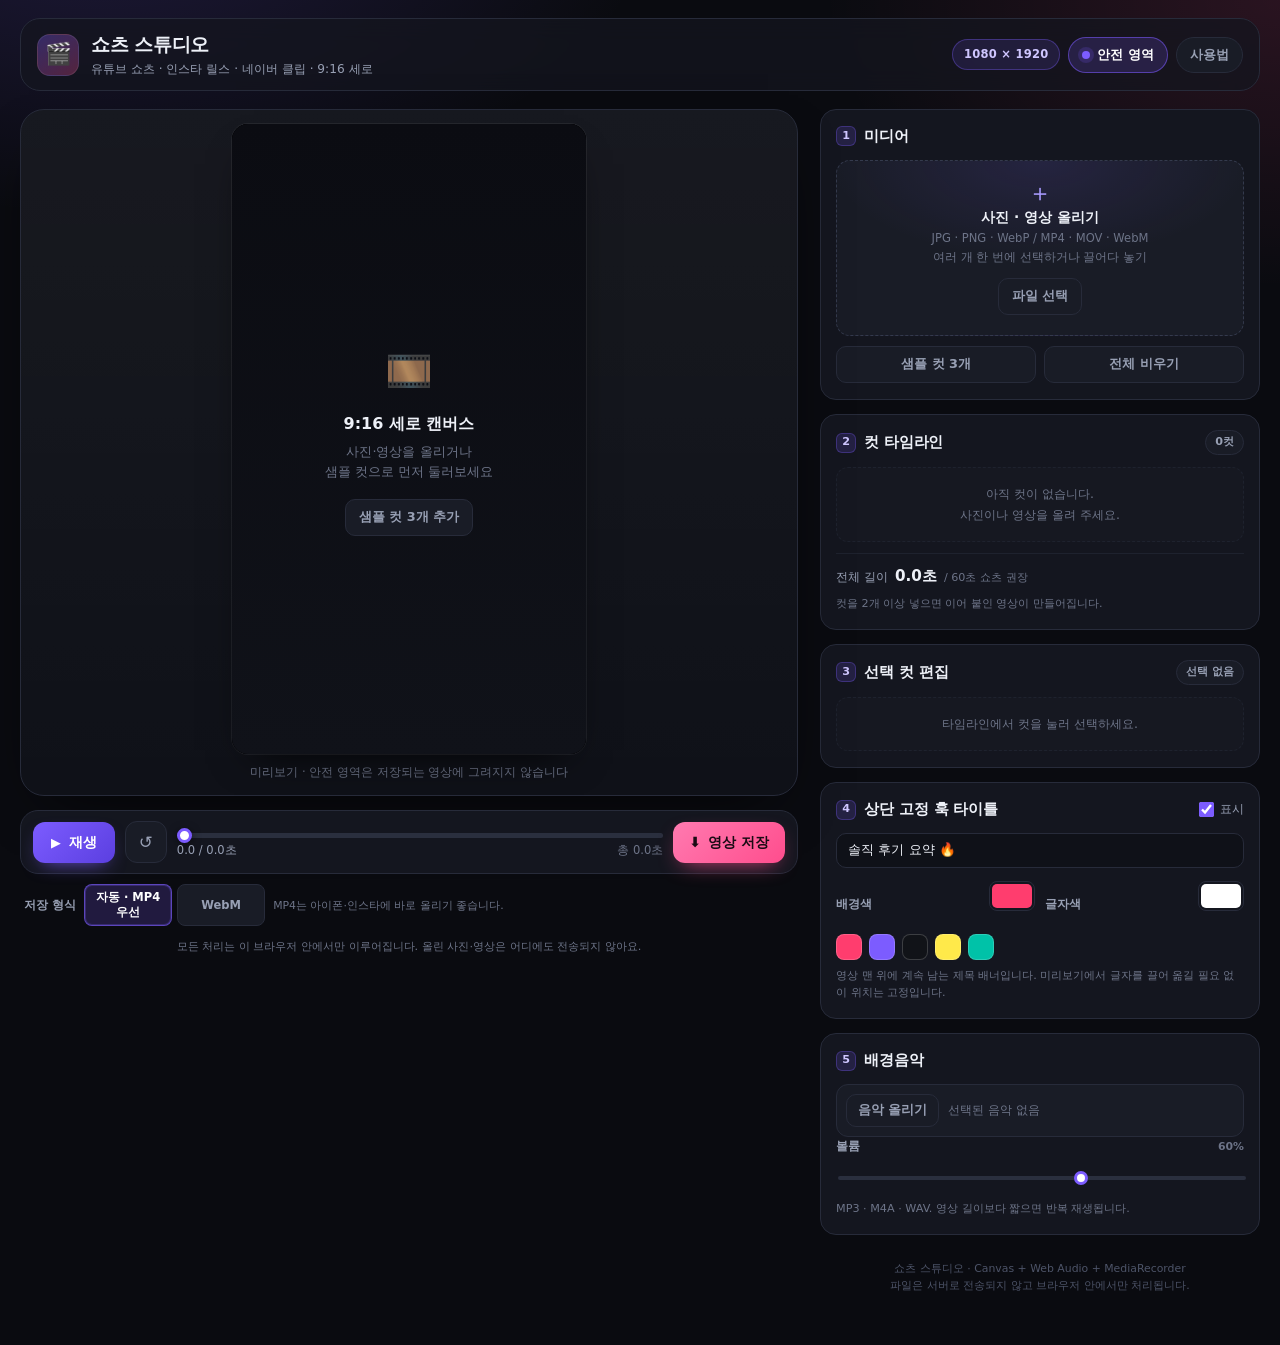
==== commit ee1a86d6: "test(editor): 저장 형식 선택·코덱 안내 반영" ====
--- a/editor/index.html
+++ b/editor/index.html
@@ -94,6 +94,15 @@
         </button>
       </div>
 
+      <div class="format-row">
+        <span class="fr-label">저장 형식</span>
+        <div class="seg mini" id="formatSeg" role="group" aria-label="저장 형식">
+          <button type="button" data-v="auto" class="on">자동 · MP4 우선</button>
+          <button type="button" data-v="webm">WebM</button>
+        </div>
+        <span class="fr-note" id="formatNote">MP4는 아이폰·인스타에 바로 올리기 좋습니다.</span>
+      </div>
+
       <div class="export-card" id="exportCard" hidden>
         <div class="ex-head">
           <strong id="exTitle">영상 만드는 중…</strong>
@@ -270,6 +279,7 @@
       <li>컷 길이(기본 2.5초), 모션, 전환, 자막 위치·크기·스타일을 정합니다. <b>상단 훅 타이틀</b>은 영상 내내 위에 남습니다.</li>
       <li><b>안전 영역</b>을 켜면 플랫폼 UI가 가리는 곳이 점선으로 보입니다. 이 선은 저장된 영상에는 그려지지 않습니다.</li>
       <li>배경음악을 올리고 볼륨을 맞춘 뒤 <b>영상 저장</b>을 누르면 MP4(지원 시) 또는 WebM으로 내려받습니다. 길이만큼 실시간으로 녹화되니 탭을 유지해 주세요.</li>
+      <li>브라우저가 MP4에 넣는 오디오는 <b>Opus</b>라서, 인스타 릴스나 아이폰 사진 앱에서 소리가 안 날 수 있습니다. 그럴 때는 저장 형식을 <b>WebM</b>으로 바꿔 유튜브에 올리거나, 편집 앱에서 MP4로 한 번 내보내 주세요.</li>
     </ol>
     <p class="modal-note">안전 영역 기준 — 상단 10%: 채널명·검색 / 하단 22%: 캡션·설명 / 우측 22%: 좋아요·댓글·공유 버튼</p>
   </div>
--- a/editor/style.css
+++ b/editor/style.css
@@ -177,6 +177,14 @@
   .primary-btn{flex:1;justify-content:center}
 }
 
+.format-row{
+  display:flex;align-items:center;gap:8px;flex-wrap:wrap;margin-top:10px;padding:0 4px;
+}
+.fr-label{font-size:.72rem;font-weight:700;color:var(--muted);flex:none}
+.seg.mini{flex:none}
+.seg.mini button{padding:5px 10px;font-size:.72rem;min-width:0;border-radius:8px}
+.fr-note{font-size:.68rem;color:var(--muted-2);line-height:1.4;flex:1;min-width:0}
+
 /* ---------------------------------------------------------------- 내보내기 */
 .export-card{
   margin-top:12px;padding:13px 15px;border-radius:16px;
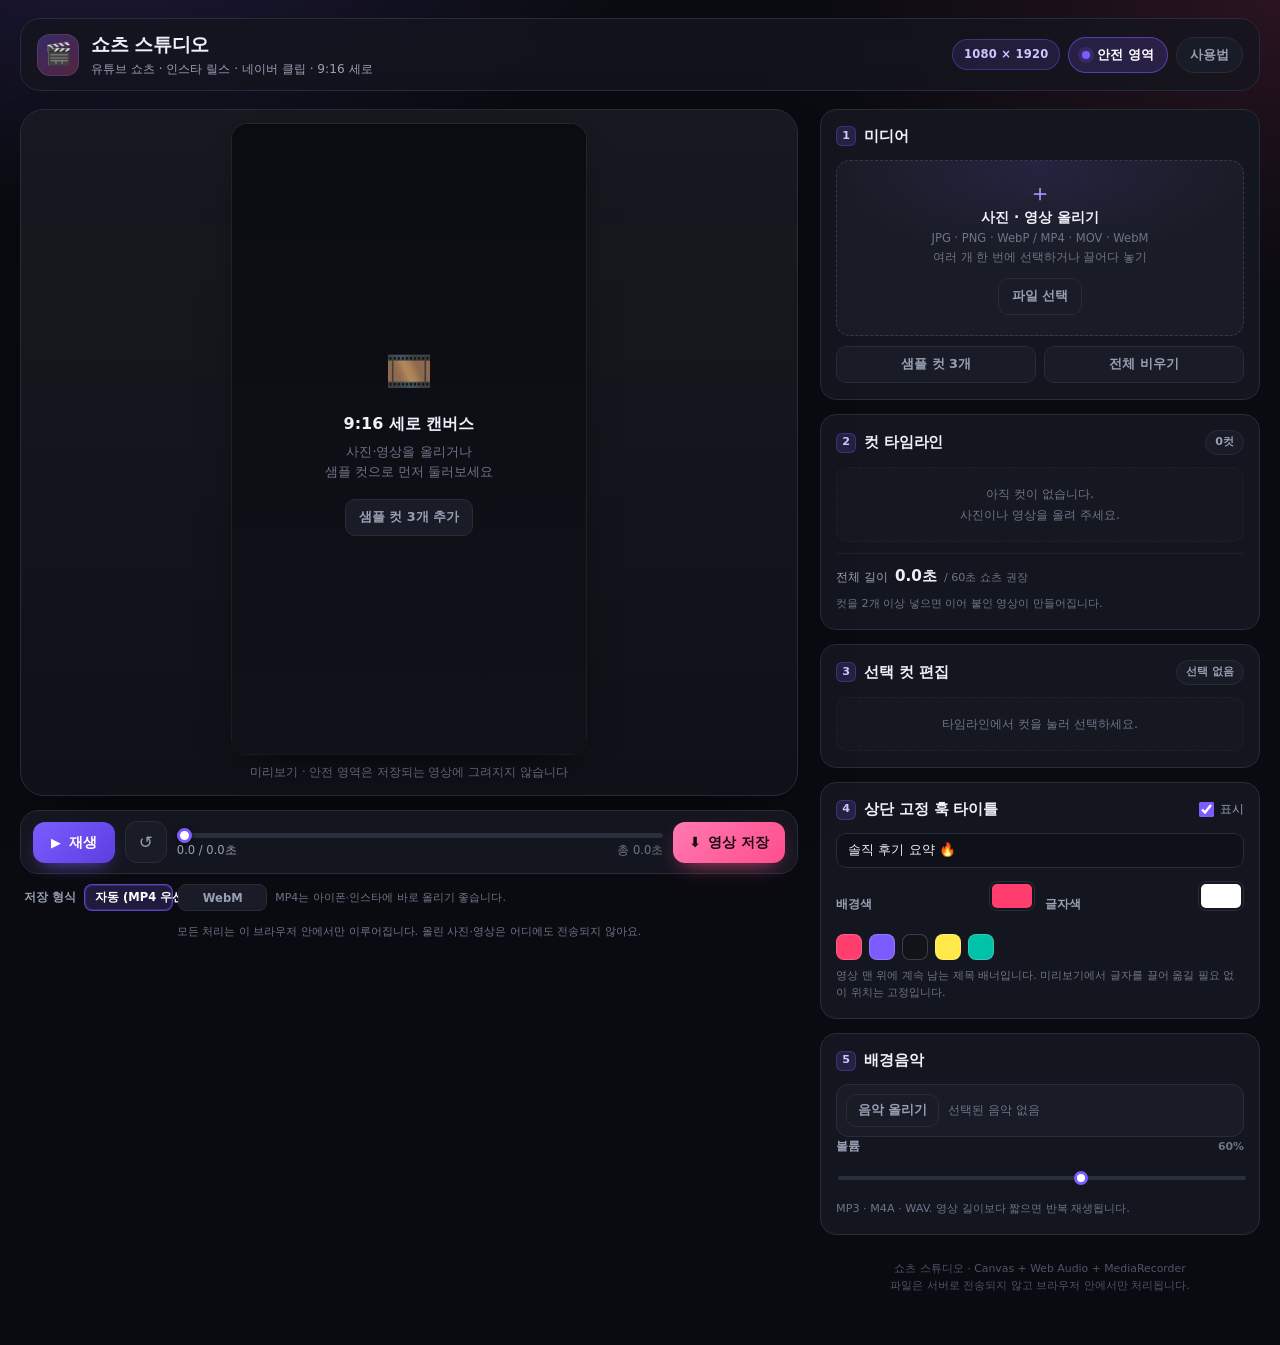
==== commit 90ba12b8: "test(editor): 최종 버전(저장 형식·문구) 미러 검증" ====
--- a/editor/index.html
+++ b/editor/index.html
@@ -9,7 +9,7 @@
 <meta property="og:title" content="쇼츠 스튜디오 · 9:16 세로 영상 편집기">
 <meta property="og:description" content="사진과 짧은 영상으로 쇼츠·릴스용 세로 영상을 만들고 MP4로 저장하세요. 설치·서버·로그인 없이 브라우저에서만 동작합니다.">
 <link rel="icon" href="data:image/svg+xml,<svg xmlns='http://www.w3.org/2000/svg' viewBox='0 0 100 100'><text y='.9em' font-size='90'>🎬</text></svg>">
-<link rel="stylesheet" href="style.css">
+<link rel="stylesheet" href="style.css?v=2">
 <script>
 /* 진단용: 페이지에서 발생한 오류를 모아 둔다(사용 화면에는 영향 없음). */
 window.__errs = [];
@@ -97,7 +97,7 @@
       <div class="format-row">
         <span class="fr-label">저장 형식</span>
         <div class="seg mini" id="formatSeg" role="group" aria-label="저장 형식">
-          <button type="button" data-v="auto" class="on">자동 · MP4 우선</button>
+          <button type="button" data-v="auto" class="on">자동 (MP4 우선)</button>
           <button type="button" data-v="webm">WebM</button>
         </div>
         <span class="fr-note" id="formatNote">MP4는 아이폰·인스타에 바로 올리기 좋습니다.</span>
@@ -285,6 +285,6 @@
   </div>
 </div>
 
-<script src="app.js"></script>
+<script src="app.js?v=2"></script>
 </body>
 </html>
--- a/editor/style.css
+++ b/editor/style.css
@@ -182,7 +182,7 @@
 }
 .fr-label{font-size:.72rem;font-weight:700;color:var(--muted);flex:none}
 .seg.mini{flex:none}
-.seg.mini button{padding:5px 10px;font-size:.72rem;min-width:0;border-radius:8px}
+.seg.mini button{padding:5px 10px;font-size:.72rem;min-width:0;border-radius:8px;white-space:nowrap}
 .fr-note{font-size:.68rem;color:var(--muted-2);line-height:1.4;flex:1;min-width:0}
 
 /* ---------------------------------------------------------------- 내보내기 */
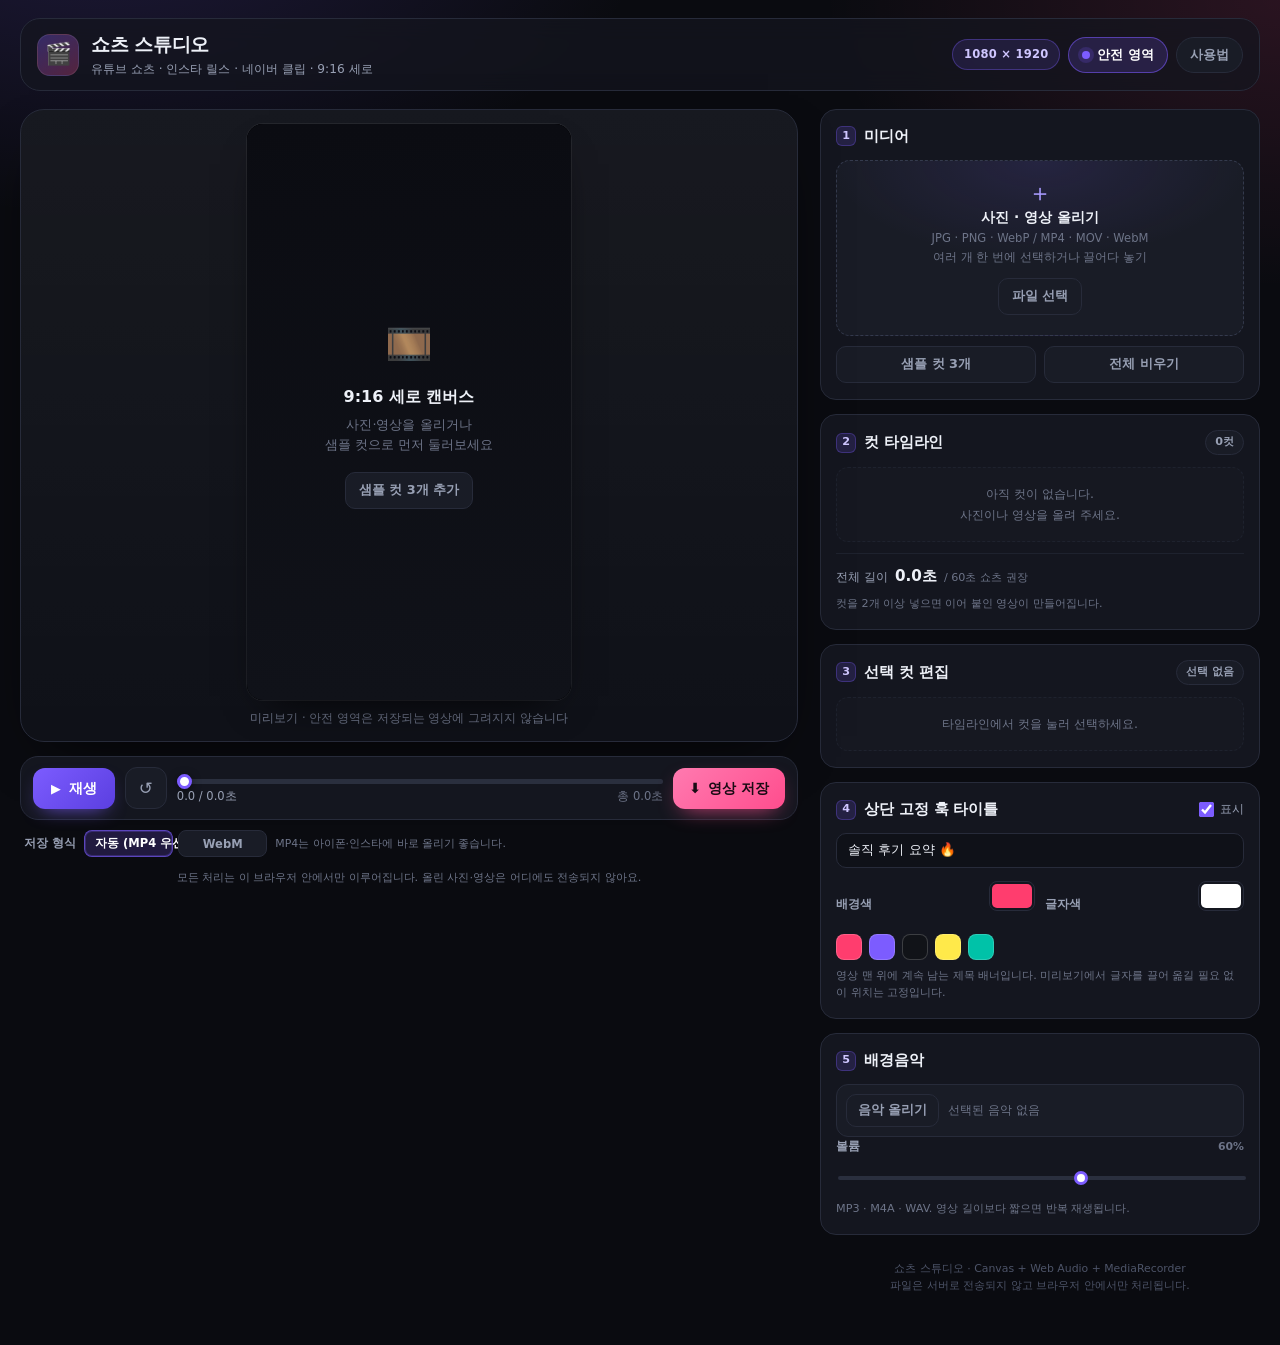
==== commit 5784b305: "test(editor): 미리보기 높이 조정" ====
--- a/editor/index.html
+++ b/editor/index.html
@@ -9,7 +9,7 @@
 <meta property="og:title" content="쇼츠 스튜디오 · 9:16 세로 영상 편집기">
 <meta property="og:description" content="사진과 짧은 영상으로 쇼츠·릴스용 세로 영상을 만들고 MP4로 저장하세요. 설치·서버·로그인 없이 브라우저에서만 동작합니다.">
 <link rel="icon" href="data:image/svg+xml,<svg xmlns='http://www.w3.org/2000/svg' viewBox='0 0 100 100'><text y='.9em' font-size='90'>🎬</text></svg>">
-<link rel="stylesheet" href="style.css?v=2">
+<link rel="stylesheet" href="style.css?v=3">
 <script>
 /* 진단용: 페이지에서 발생한 오류를 모아 둔다(사용 화면에는 영향 없음). */
 window.__errs = [];
@@ -285,6 +285,6 @@
   </div>
 </div>
 
-<script src="app.js?v=2"></script>
+<script src="app.js?v=3"></script>
 </body>
 </html>
--- a/editor/style.css
+++ b/editor/style.css
@@ -92,7 +92,7 @@
 }
 .ed-stage{
   position:relative;margin:0 auto;
-  height:min(70vh,700px);aspect-ratio:9/16;width:auto;max-width:100%;
+  height:min(64vh,660px);aspect-ratio:9/16;width:auto;max-width:100%;
   background:#000;border-radius:16px;overflow:hidden;
   box-shadow:0 0 0 1px rgba(255,255,255,.06), 0 18px 40px -22px #000;
 }
